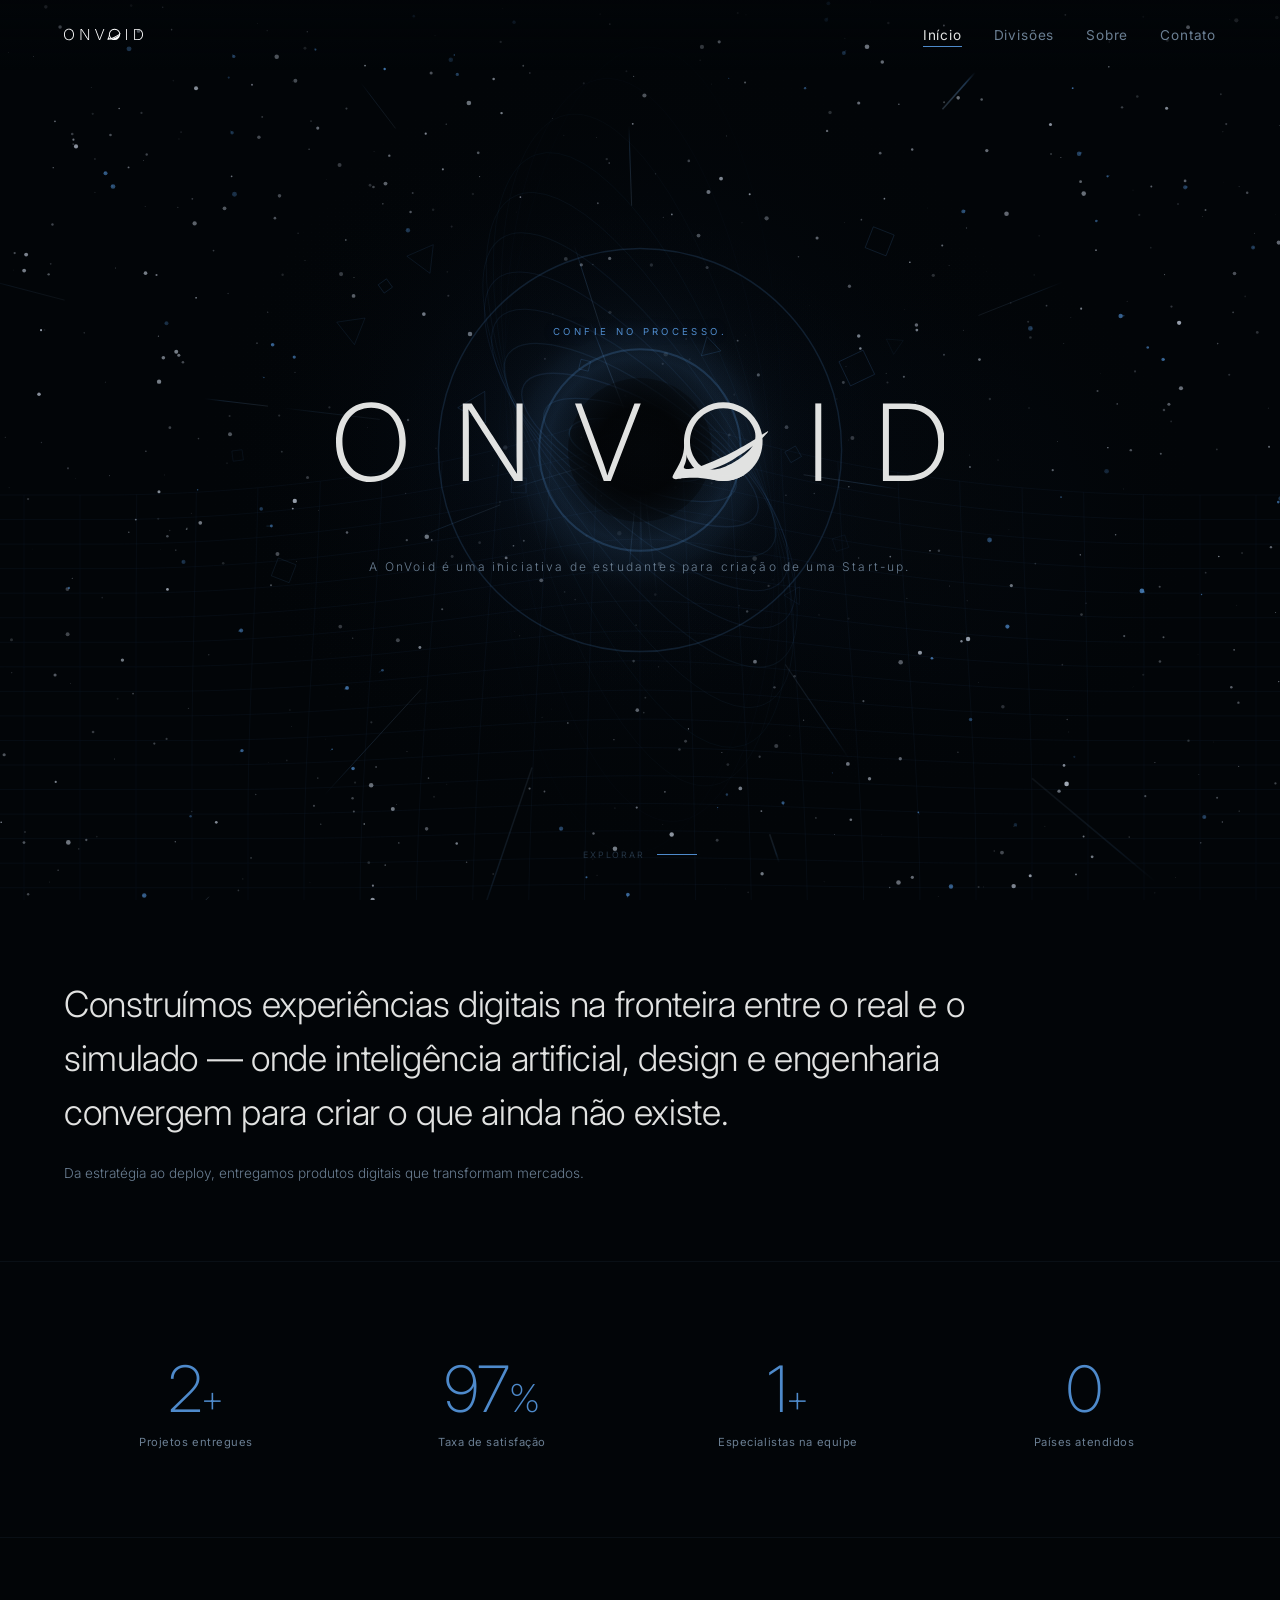
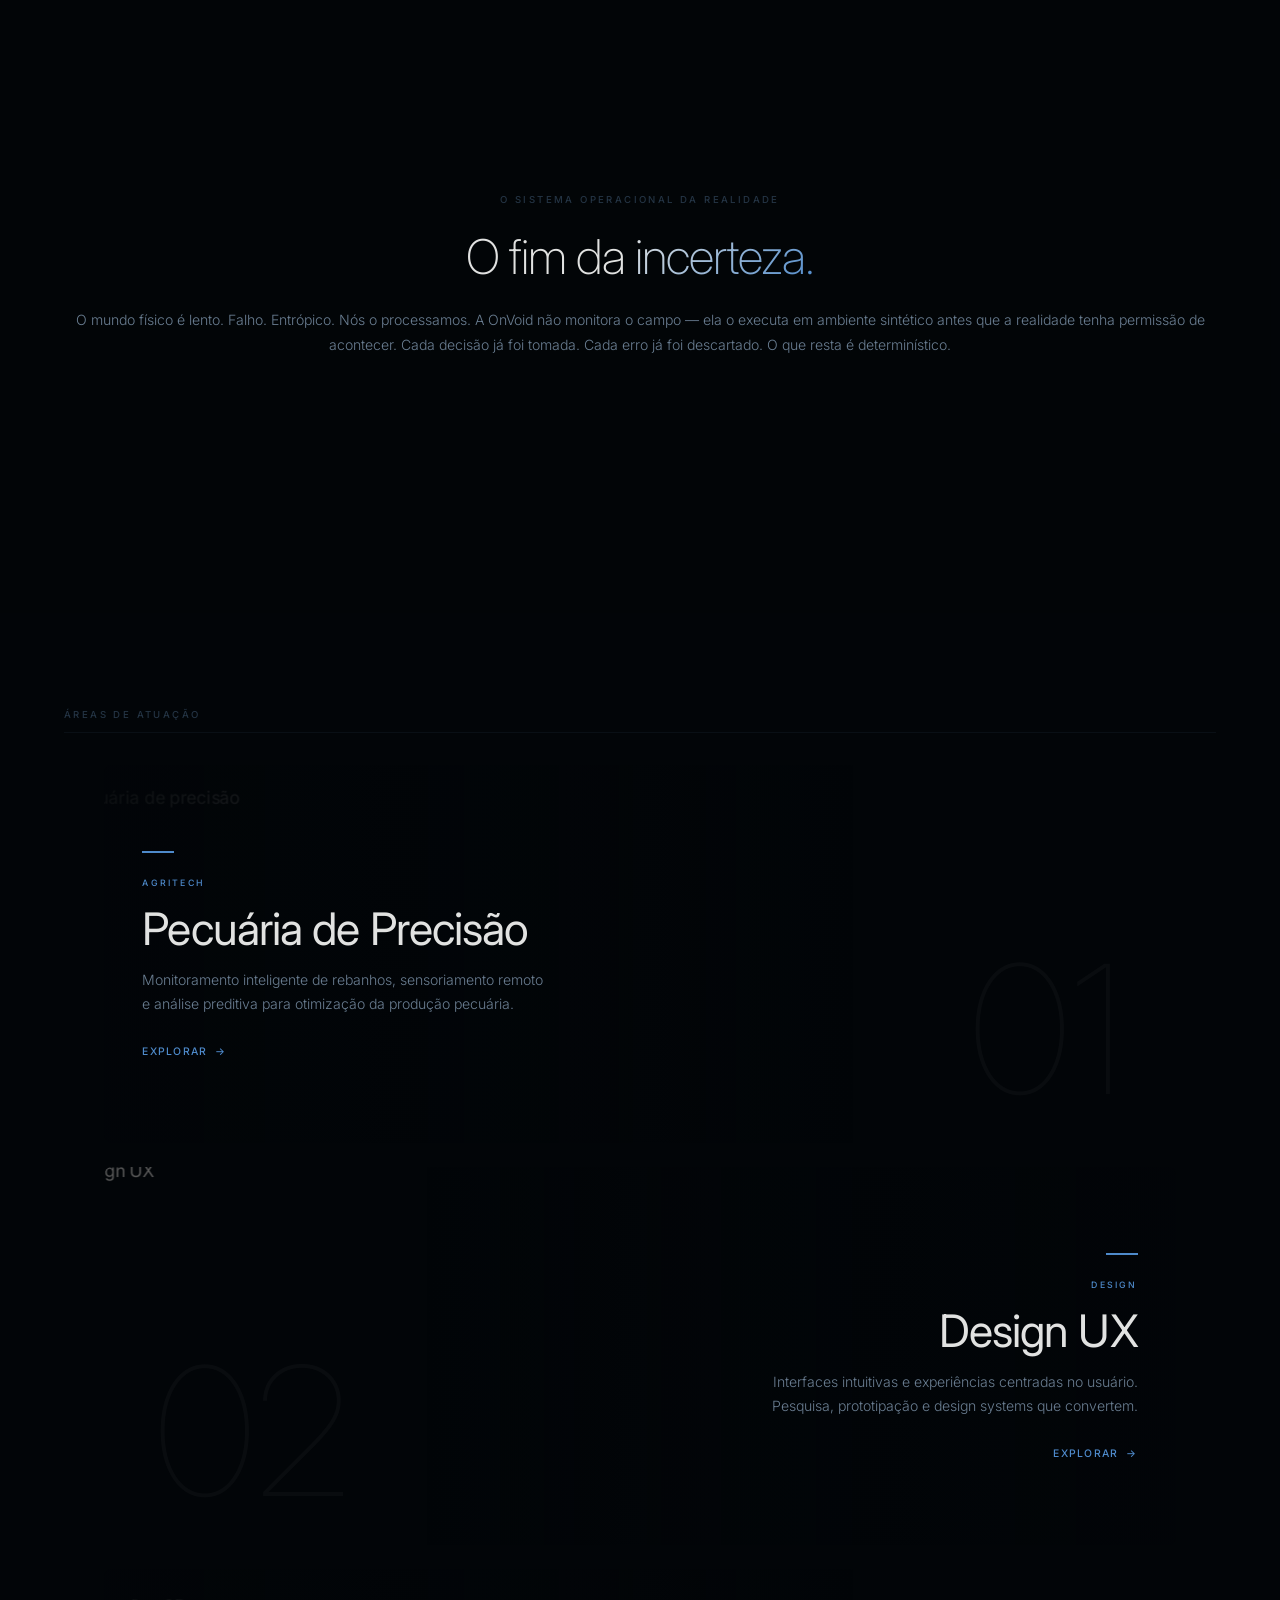
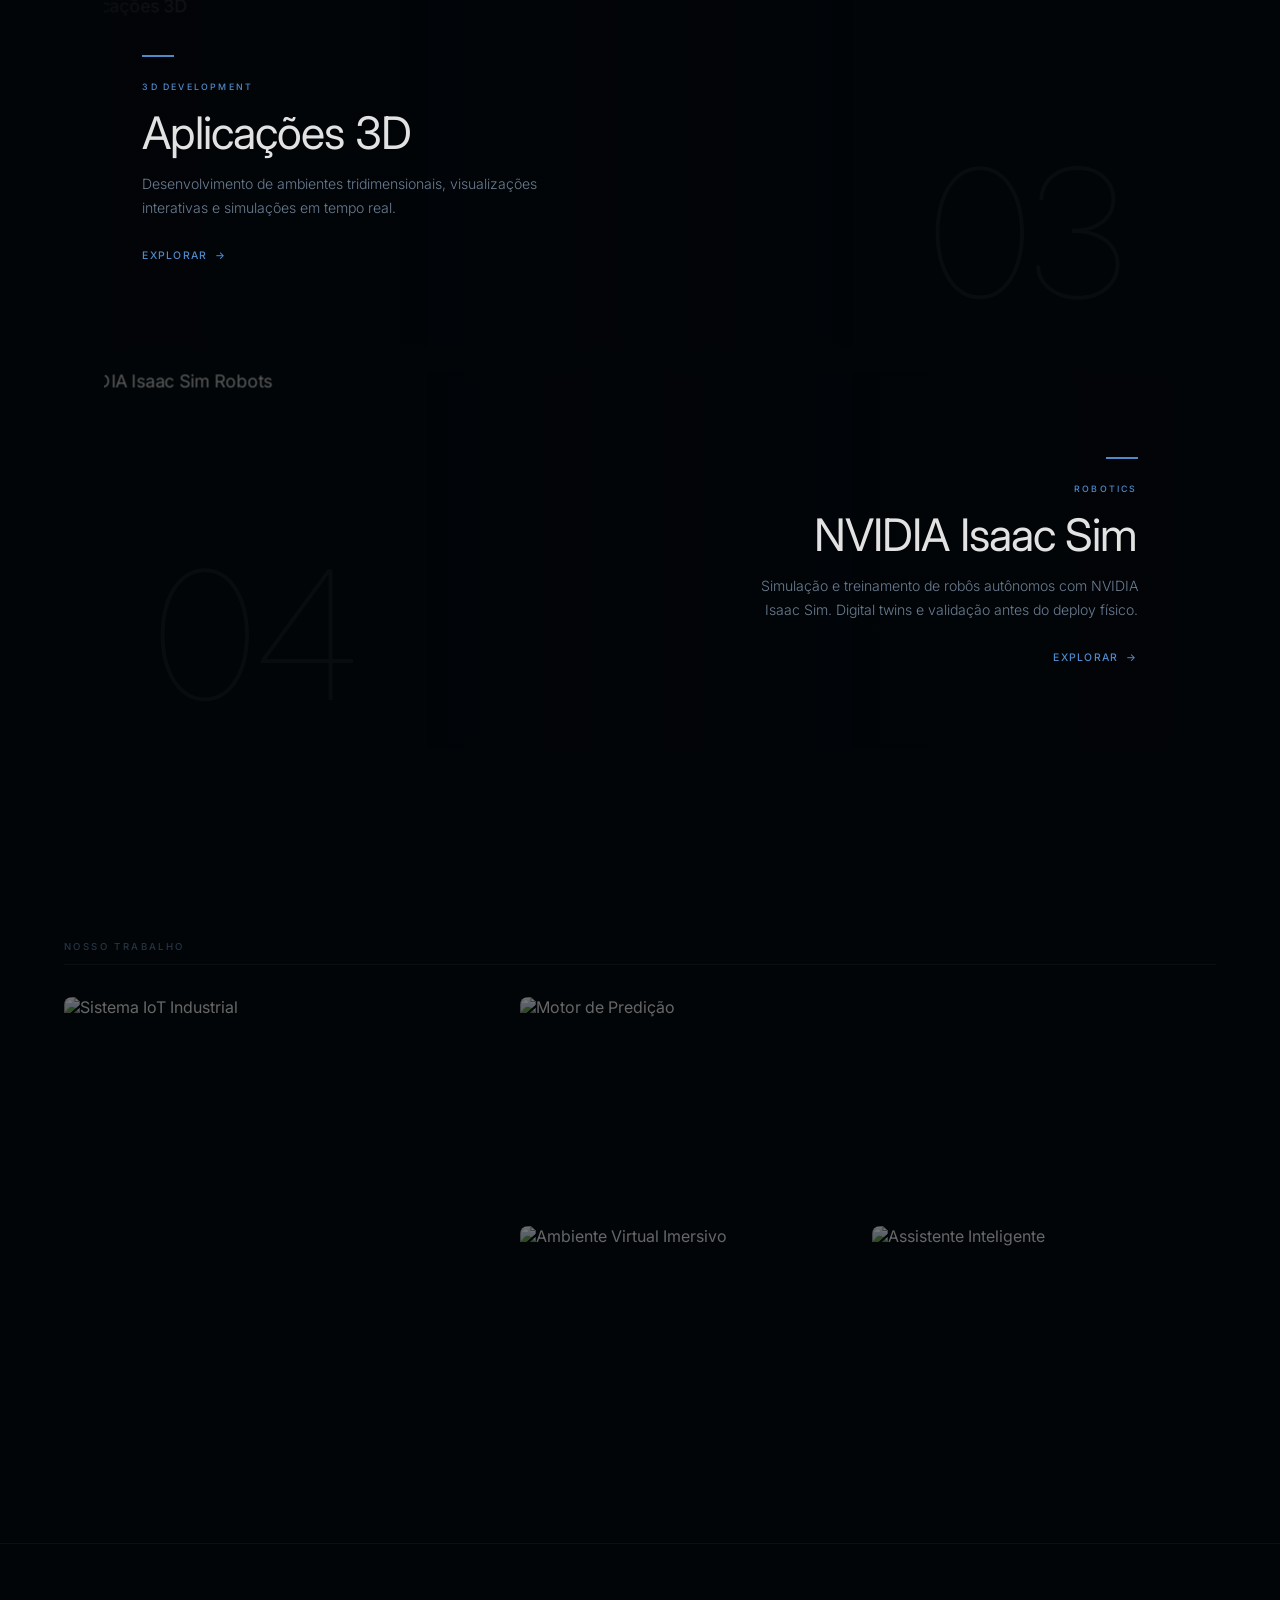
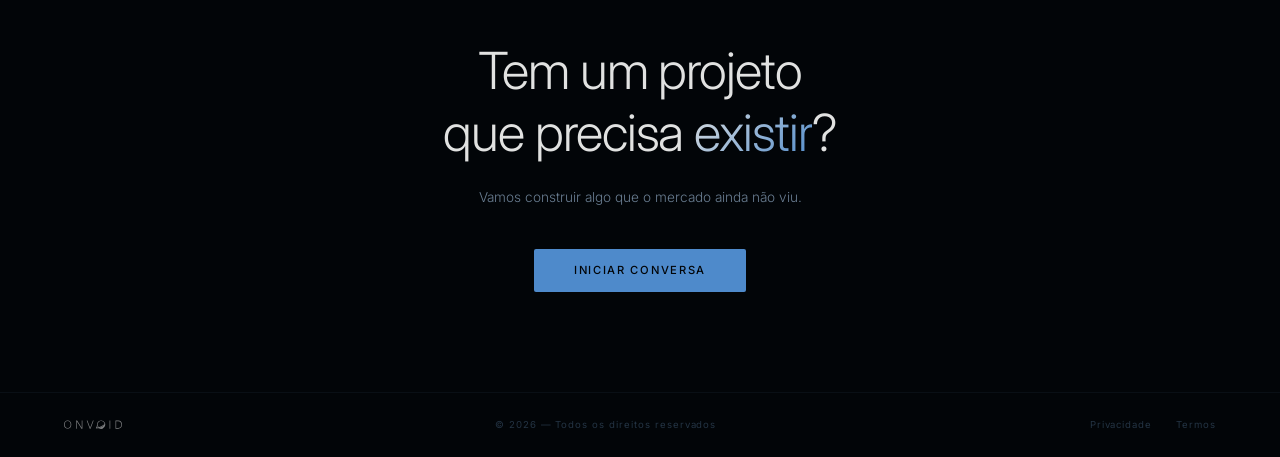
==== index.html @ 78eac7fc "feat: site institucional ONVOID (paginas, estilos, midia)" ====
<!DOCTYPE html>
<html lang="pt-BR">
<head>
  <meta charset="UTF-8">
  <meta name="viewport" content="width=device-width, initial-scale=1.0">
  <title>ONVOID</title>
  <meta name="description" content="ONVOID — Na interseção entre simulação e realidade. Inteligência artificial, design e engenharia convergem.">
  <link rel="preconnect" href="https://images.unsplash.com">
  <link rel="preconnect" href="https://fonts.googleapis.com">
  <link rel="preconnect" href="https://fonts.gstatic.com" crossorigin>
  <link href="https://fonts.googleapis.com/css2?family=Inter:wght@200;300;400;500;600;700&display=swap" rel="stylesheet">
  <link rel="stylesheet" href="style.css">
</head>
<body>

  <!-- NAV -->
  <nav class="nav">
    <a href="index.html" class="nav-logo"><img src="midia/Logotipo.svg" alt="ONVOID" class="nav-logo-img"></a>
    <div class="nav-links" id="navLinks">
      <a href="index.html" class="active">Início</a>
      <a href="divisions.html">Divisões</a>
      <a href="about.html">Sobre</a>
      <a href="contact.html">Contato</a>
    </div>
    <button class="nav-burger" id="burger" aria-label="Menu"><span></span><span></span></button>
  </nav>

  <!-- MOBILE MENU -->
  <div class="mob-menu" id="mobMenu">
    <a href="index.html">Início</a>
    <a href="divisions.html">Divisões</a>
    <a href="about.html">Sobre</a>
    <a href="contact.html">Contato</a>
  </div>


  <!-- HERO -->
  <section class="hero-section">
    <div class="hero">
      <canvas id="simCanvas"></canvas>
      <div class="hero-overlay">
        <div class="hero-center">
          <p class="hero-tag">Confie no processo.</p>
          <h1 class="hero-title">
            <svg class="hero-logo-svg" viewBox="0 0 1095 276.21" fill="currentColor" xmlns="http://www.w3.org/2000/svg" role="img" aria-label="ONVOID">
              <!-- O -->
              <path d="m125.48,130.6c0,38.04-20.31,72.7-63.33,72.7C22.91,203.29,0,171.62,0,131.59S22.11,59.9,63.54,59.9c38.24,0,61.94,30.07,61.94,70.7Zm-113.92.4c0,32.07,17.72,62.34,51.19,62.34,36.05,0,51.18-29.48,51.18-62.54s-17.12-60.94-50.78-60.94c-35.85,0-51.58,29.68-51.58,61.14Z"/>
              <!-- N -->
              <g transform="translate(20,0)">
                <path d="m208.03,201.3V61.89h15.93c21.71,33.46,72.69,111.33,81.46,126.47h.2c-1.2-20.11-1-40.62-1-63.33v-63.14h10.95v139.41h-14.74c-20.71-32.26-72.5-113.32-82.45-128.65h-.19c1,18.32.79,38.64.79,63.93v64.73h-10.95Z"/>
              </g>
              <!-- V -->
              <g transform="translate(40,0)">
                <path d="m441.56,201.3l-51.78-139.41h11.55l27.09,72.89c7.77,21.11,16.53,44.42,19.52,56.17h.4c2.99-10.35,12.55-34.86,20.32-55.37l28.08-73.69h11.35l-53.77,139.41h-12.75Z"/>
              </g>
              <!-- Stylized O -->
              <g transform="translate(60,0)">
                <path d="m672.05,191.79c-33.71,19.56-77.05,8.05-96.61-25.66-19.56-33.71-8.05-77.05,25.66-96.61,33.71-19.56,77.05-8.05,96.61,25.66,19.56,33.71,8.05,77.05-25.66,96.61Zm-65.51-112.91c-28.54,16.56-38.29,53.26-21.73,81.81,16.56,28.54,42.81,23.15,71.36,6.58s48.75-38.12,32.18-66.66c-16.56-28.55-53.26-38.3-81.81-21.73Z"/>
                <path d="m717.17,112c1.44,1.91-25.21,28.6-62.18,50.1-23.38,13.59-40.4,18.79-74.45,29.18-25.48,7.78-32.63,8.32-34.96,4.31-2.93-5.06,22.34-30.11,20.46-62.58,2.97,7.27,6,18.02,3.7,30.1-1.78,9.35-5.39,12.33-3.78,14.86,5.06,7.97,48.9-8.79,87.6-28.82,40.57-21,62.34-38.8,63.6-37.15Z"/>
                <path d="m554.79,197.62c25.25-3.46,44.38-1.64,57.34.73,8.02,1.47,15.05,3.29,25.54,2.96,16.02-.5,28.88-6.38,37.32-11.33-13.89,1.25-27.35,1.85-40.39,1.85h0c-19.78-1.04-27.47-5.43-38.81-5.73-1.92-.05-3.84-.01-5.89.17,0,0-2.55.23-5.32.79-3.99.8-15.16,4.55-29.8,10.57Z"/>
              </g>
              <!-- I -->
              <g transform="translate(80,0)">
                <path d="m792.68,61.89v139.41h-10.75V61.89h10.75Z"/>
              </g>
              <!-- D -->
              <g transform="translate(100,0)">
                <path d="m883.56,61.89h46.21c38.24,0,64.72,26.69,64.72,68.52s-25.89,70.9-64.92,70.9h-46.01V61.89Zm10.75,129.46h33.67c36.84,0,54.97-25.89,54.97-60.35,0-30.67-16.33-59.15-54.97-59.15h-33.67v119.5Z"/>
              </g>
            </svg>
          </h1>
          <p class="hero-sub">A OnVoid é uma iniciativa de estudantes para criação de uma Start-up.</p>
        </div>
        <div class="hero-foot">
          <span class="hero-scroll-text">Explorar</span>
          <div class="hero-scroll-bar"><div class="hero-scroll-fill"></div></div>
        </div>
      </div>
    </div>
  </section>


  <!-- STATEMENT -->
  <section class="statement">
    <div class="container">
      <p class="statement-text split-text">
        Construímos experiências digitais na fronteira entre o real e o simulado — onde inteligência artificial, design e engenharia convergem para criar o que ainda não existe.
      </p>
      <p class="statement-sub reveal">
        Da estratégia ao deploy, entregamos produtos digitais que transformam mercados.
      </p>
    </div>
  </section>


  <!-- METRICS — prova social imediata -->
  <section class="metrics">
    <div class="container">
      <div class="metrics-grid">
        <div class="metric reveal">
          <span class="metric-value" data-target="3">0</span><span class="metric-suffix">+</span>
          <span class="metric-label">Projetos entregues</span>
        </div>
        <div class="metric reveal">
          <span class="metric-value" data-target="98">0</span><span class="metric-suffix">%</span>
          <span class="metric-label">Taxa de satisfação</span>
        </div>
        <div class="metric reveal">
          <span class="metric-value" data-target="2">0</span><span class="metric-suffix">+</span>
          <span class="metric-label">Especialistas na equipe</span>
        </div>
        <div class="metric reveal">
          <span class="metric-value" data-target="1">0</span><span class="metric-suffix"></span>
          <span class="metric-label">Países atendidos</span>
        </div>
      </div>
    </div>
  </section>


  <!-- O FIM DA INCERTEZA -->
  <section class="void-banner" id="voidSection">
    <div class="void-slideshow" id="voidSlideshow">
      <video class="void-video void-slide active" autoplay muted playsinline></video>
      <video class="void-video void-slide" muted playsinline></video>
    </div>
    <div class="void-overlay"></div>
    <div class="container void-content">
      <span class="sec-label reveal-left">O Sistema Operacional da Realidade</span>
      <h2 class="why-title reveal">O fim da <span class="grad-text">incerteza.</span></h2>
      <p class="sec-subtitle reveal">O mundo físico é lento. Falho. Entrópico. Nós o processamos. A OnVoid não monitora o campo — ela o executa em ambiente sintético antes que a realidade tenha permissão de acontecer. Cada decisão já foi tomada. Cada erro já foi descartado. O que resta é determinístico.</p>
    </div>
  </section>


  <!-- O QUE CONSTRUÍMOS — painéis cinematográficos -->
  <section class="sec">
    <div class="container">
      <span class="sec-label reveal-left">Áreas de atuação</span>
    </div>
    <div class="cinema-panels">
      <a href="divisions.html#pecuaria" class="cinema-panel reveal">
        <div class="cinema-panel-media">
          <img src="https://images.unsplash.com/photo-1500595046743-cd271d694d30?auto=format&fit=crop&w=800&q=70" alt="Pecuária de precisão" class="cinema-panel-img" loading="lazy" decoding="async">
          <div class="cinema-panel-grad"></div>
          <span class="cinema-panel-num">01</span>
        </div>
        <div class="cinema-panel-body">
          <span class="cinema-panel-tag">Agritech</span>
          <h3>Pecuária de Precisão</h3>
          <p>Monitoramento inteligente de rebanhos, sensoriamento remoto e análise preditiva para otimização da produção pecuária.</p>
          <span class="cinema-panel-cta">Explorar <span class="arrow">→</span></span>
        </div>
      </a>
      <a href="divisions.html#ux" class="cinema-panel reveal">
        <div class="cinema-panel-media">
          <img src="https://images.unsplash.com/photo-1561070791-2526d30994b5?auto=format&fit=crop&w=800&q=70" alt="Design UX" class="cinema-panel-img" loading="lazy" decoding="async">
          <div class="cinema-panel-grad"></div>
          <span class="cinema-panel-num">02</span>
        </div>
        <div class="cinema-panel-body">
          <span class="cinema-panel-tag">Design</span>
          <h3>Design UX</h3>
          <p>Interfaces intuitivas e experiências centradas no usuário. Pesquisa, prototipação e design systems que convertem.</p>
          <span class="cinema-panel-cta">Explorar <span class="arrow">→</span></span>
        </div>
      </a>
      <a href="divisions.html#3d" class="cinema-panel reveal">
        <div class="cinema-panel-media">
          <img src="https://images.unsplash.com/photo-1620641788421-7a1c342ea42e?auto=format&fit=crop&w=800&q=70" alt="Aplicações 3D" class="cinema-panel-img" loading="lazy" decoding="async">
          <div class="cinema-panel-grad"></div>
          <span class="cinema-panel-num">03</span>
        </div>
        <div class="cinema-panel-body">
          <span class="cinema-panel-tag">3D Development</span>
          <h3>Aplicações 3D</h3>
          <p>Desenvolvimento de ambientes tridimensionais, visualizações interativas e simulações em tempo real.</p>
          <span class="cinema-panel-cta">Explorar <span class="arrow">→</span></span>
        </div>
      </a>
      <a href="divisions.html#robotics" class="cinema-panel reveal">
        <div class="cinema-panel-media">
          <img src="https://images.unsplash.com/photo-1485827404703-89b55fcc595e?auto=format&fit=crop&w=800&q=70" alt="NVIDIA Isaac Sim Robots" class="cinema-panel-img" loading="lazy" decoding="async">
          <div class="cinema-panel-grad"></div>
          <span class="cinema-panel-num">04</span>
        </div>
        <div class="cinema-panel-body">
          <span class="cinema-panel-tag">Robotics</span>
          <h3>NVIDIA Isaac Sim</h3>
          <p>Simulação e treinamento de robôs autônomos com NVIDIA Isaac Sim. Digital twins e validação antes do deploy físico.</p>
          <span class="cinema-panel-cta">Explorar <span class="arrow">→</span></span>
        </div>
      </a>
    </div>
  </section>


  <!-- PORTFÓLIO — bento assimétrico -->
  <section class="sec">
    <div class="container">
      <span class="sec-label reveal-left">Nosso trabalho</span>
      <div class="portfolio-bento">
        <div class="portfolio-item pf-hero reveal">
          <img src="https://images.unsplash.com/photo-1518770660439-4636190af475?auto=format&fit=crop&w=600&q=70" alt="Sistema IoT Industrial" loading="lazy" decoding="async">
          <div class="portfolio-overlay">
            <span class="portfolio-cat">Hardware</span>
            <h3>Sistema IoT Industrial</h3>
            <p>Monitoramento em tempo real com sensores proprietários e dashboard inteligente.</p>
          </div>
        </div>
        <div class="portfolio-item pf-wide reveal">
          <img src="https://images.unsplash.com/photo-1551288049-bebda4e38f71?auto=format&fit=crop&w=500&q=70" alt="Motor de Predição" loading="lazy" decoding="async">
          <div class="portfolio-overlay">
            <span class="portfolio-cat">AI</span>
            <h3>Motor de Predição</h3>
          </div>
        </div>
        <div class="portfolio-item reveal">
          <img src="https://images.unsplash.com/photo-1617802690992-15d93263d3a9?auto=format&fit=crop&w=500&q=70" alt="Ambiente Virtual Imersivo" loading="lazy" decoding="async">
          <div class="portfolio-overlay">
            <span class="portfolio-cat">3D + VR</span>
            <h3>Ambiente Virtual Imersivo</h3>
          </div>
        </div>
        <div class="portfolio-item reveal">
          <img src="https://images.unsplash.com/photo-1535378917042-10a22c95931a?auto=format&fit=crop&w=500&q=70" alt="Assistente Inteligente" loading="lazy" decoding="async">
          <div class="portfolio-overlay">
            <span class="portfolio-cat">AI</span>
            <h3>Assistente Inteligente</h3>
          </div>
        </div>
      </div>
    </div>
  </section>


  <!-- CTA -->
  <section class="cta">
    <div class="container">
      <div class="cta-inner reveal">
        <h2 class="cta-title">Tem um projeto<br>que precisa <span class="grad-text">existir</span>?</h2>
        <p class="cta-desc">Vamos construir algo que o mercado ainda não viu.</p>
        <a href="contact.html" class="cta-btn magnetic">Iniciar conversa</a>
      </div>
    </div>
  </section>


  <!-- FOOTER -->
  <footer class="footer">
    <div class="container footer-inner">
      <img src="midia/Logotipo.svg" alt="ONVOID" class="footer-logo-img">
      <span>&copy; 2026 — Todos os direitos reservados</span>
      <div class="footer-links">
        <a href="#">Privacidade</a>
        <a href="#">Termos</a>
      </div>
    </div>
  </footer>

  <script src="script.js"></script>
</body>
</html>
---- style.css ----
/* ═══════════════════════════════════════════════════════
   ONVOID — Minimal Futurism
   ═══════════════════════════════════════════════════════ */

:root {
  --bg:       #020508;
  --surface:  #060D18;
  --text:     #E1E2E1;
  --text-dim: #6A7E92;
  --text-xdim:#243444;
  --accent:   #4E8ACB;
  --accent-dim:rgba(20, 45, 85, 0.18);
  --border:   rgba(38, 55, 75, 0.2);
  --font:     'Inter', -apple-system, sans-serif;
  --ease:     cubic-bezier(0.16, 1, 0.3, 1);
}

*, *::before, *::after { margin: 0; padding: 0; box-sizing: border-box; }

html {
  scroll-behavior: smooth;
  -webkit-font-smoothing: antialiased;
  overflow-x: hidden;
  background: var(--bg);
}

body {
  font-family: var(--font);
  background: var(--bg);
  color: var(--text);
}

a { color: inherit; text-decoration: none; }
button { border: none; background: none; cursor: pointer; font: inherit; color: inherit; }

::selection { background: var(--accent); color: var(--bg); }

.container {
  max-width: 1200px;
  margin: 0 auto;
  padding: 0 clamp(1.5rem, 5vw, 4rem);
}


/* ═══════════════════════════════════════════════════════
   NAV
   ═══════════════════════════════════════════════════════ */

.nav {
  position: fixed;
  top: 0;
  left: 0;
  width: 100%;
  z-index: 100;
  display: flex;
  align-items: center;
  justify-content: space-between;
  padding: 1.5rem clamp(1.5rem, 5vw, 4rem);
  background: linear-gradient(to bottom, rgba(2,5,8,0.85), transparent);
  transition: background 0.4s, padding 0.4s, backdrop-filter 0.4s;
}

.nav-logo {
  display: flex;
  align-items: center;
}

.nav-logo-img {
  height: 22px;
  width: auto;
  filter: invert(1);
  transition: opacity 0.3s var(--ease);
}

.nav-logo:hover .nav-logo-img {
  opacity: 0.7;
}

.nav-links {
  display: flex;
  gap: 2rem;
}

.nav-links a {
  font-size: 0.85rem;
  font-weight: 400;
  letter-spacing: 0.06em;
  color: var(--text-dim);
  transition: color 0.3s;
  position: relative;
}

.nav-links a::after {
  content: '';
  position: absolute;
  bottom: -4px;
  left: 0;
  width: 0;
  height: 1px;
  background: var(--accent);
  transition: width 0.4s var(--ease);
}

.nav-links a:hover::after { width: 100%; }
.nav-links a:hover { color: var(--text); }
.nav-links a.active { color: var(--text); }
.nav-links a.active::after { width: 100%; }

.nav-burger {
  display: none;
  flex-direction: column;
  gap: 6px;
  width: 22px;
  z-index: 110;
}

.nav-burger span {
  display: block;
  height: 1px;
  background: var(--text);
  transition: all 0.3s var(--ease);
}

.nav-burger.open span:first-child { transform: rotate(45deg) translate(2.5px, 2.5px); }
.nav-burger.open span:last-child  { transform: rotate(-45deg) translate(2.5px, -2.5px); }

.mob-menu {
  position: fixed;
  inset: 0;
  z-index: 105;
  background: var(--bg);
  display: flex;
  flex-direction: column;
  align-items: center;
  justify-content: center;
  gap: 1.5rem;
  opacity: 0;
  visibility: hidden;
  transition: opacity 0.4s, visibility 0.4s;
}

.mob-menu.open { opacity: 1; visibility: visible; }

.mob-menu a {
  font-size: 1.5rem;
  font-weight: 300;
  letter-spacing: 0.1em;
  color: var(--text-dim);
  transition: color 0.3s;
}

.mob-menu a:hover { color: var(--text); }


/* ═══════════════════════════════════════════════════════
   HERO — IMMERSIVE
   ═══════════════════════════════════════════════════════ */

.hero {
  position: relative;
  height: 100vh;
  width: 100%;
  overflow: hidden;
}

#simCanvas {
  position: absolute;
  top: 0;
  left: 0;
  width: 100%;
  height: 100%;
  display: block;
}

.hero-overlay {
  position: absolute;
  inset: 0;
  display: flex;
  flex-direction: column;
  justify-content: center;
  align-items: center;
  z-index: 2;
  pointer-events: none;
}

.hero-center {
  text-align: center;
}

.hero-tag {
  font-size: 0.6rem;
  font-weight: 400;
  letter-spacing: 0.35em;
  text-transform: uppercase;
  color: var(--accent);
  margin-bottom: 2rem;
  opacity: 0;
  animation: fadeIn 1.5s var(--ease) 1.8s forwards;
  text-shadow: 0 0 20px rgba(78, 138, 203, 0.3);
}

.hero-title {
  margin-bottom: 2rem;
  line-height: 1;
}

.hero-logo-img {
  height: clamp(3rem, 10vw, 8rem);
  width: auto;
  filter: invert(1);
  opacity: 0;
  animation: fadeIn 1.5s var(--ease) 2.2s forwards;
}

.hero-logo-svg {
  height: clamp(3.5rem, 12vw, 10rem);
  width: auto;
  color: var(--text);
  opacity: 0;
  animation: fadeIn 1.5s var(--ease) 2.2s forwards;
}

.char-wrap {
  display: block;
  overflow: hidden;
}

.char-wrap span {
  display: inline-block;
  transform: translateY(120%) scale(0.8);
  opacity: 0;
  animation: charUp 1.2s var(--ease) forwards;
}

.hero-title .char-wrap span:nth-child(1) { animation-delay: 2.2s; }
.hero-title .char-wrap span:nth-child(2) { animation-delay: 2.3s; }
.hero-title .char-wrap span:nth-child(3) { animation-delay: 2.4s; }
.hero-title .char-wrap span:nth-child(4) { animation-delay: 2.5s; }
.hero-title .char-wrap span:nth-child(5) { animation-delay: 2.6s; }
.hero-title .char-wrap span:nth-child(6) { animation-delay: 2.7s; }

@keyframes charUp {
  to { transform: translateY(0) scale(1); opacity: 1; }
}

.hero-sub {
  font-size: 0.75rem;
  font-weight: 300;
  letter-spacing: 0.18em;
  color: var(--text-dim);
  opacity: 0;
  animation: fadeIn 2s var(--ease) 3.2s forwards;
}

@keyframes fadeIn {
  to { opacity: 1; }
}

/* Scroll indicator */
.hero-foot {
  position: absolute;
  bottom: 2.5rem;
  display: flex;
  align-items: center;
  gap: 0.75rem;
}

.hero-scroll-text {
  font-size: 0.55rem;
  letter-spacing: 0.2em;
  text-transform: uppercase;
  color: var(--text-xdim);
}

.hero-scroll-bar {
  width: 40px;
  height: 1px;
  background: var(--text-xdim);
  overflow: hidden;
}

.hero-scroll-fill {
  width: 100%;
  height: 100%;
  background: var(--accent);
  animation: scrollSlide 2.5s ease-in-out infinite;
}

@keyframes scrollSlide {
  0%   { transform: translateX(-100%); }
  100% { transform: translateX(100%); }
}


/* ═══════════════════════════════════════════════════════
   PAGE HEADER (inner pages)
   ═══════════════════════════════════════════════════════ */

.page-header {
  padding-top: clamp(8rem, 16vw, 14rem);
  padding-bottom: clamp(4rem, 8vw, 6rem);
}

.page-label {
  display: block;
  font-size: 0.6rem;
  font-weight: 500;
  letter-spacing: 0.25em;
  text-transform: uppercase;
  color: var(--accent);
  margin-bottom: 1.5rem;
}

.page-title {
  font-size: clamp(2rem, 5vw, 3.5rem);
  font-weight: 300;
  line-height: 1.25;
  letter-spacing: -0.02em;
  max-width: 700px;
}

.page-desc {
  font-size: 0.9rem;
  font-weight: 300;
  color: var(--text-dim);
  line-height: 1.6;
  max-width: 550px;
  margin-top: 1.5rem;
}


/* ═══════════════════════════════════════════════════════
   STATEMENT
   ═══════════════════════════════════════════════════════ */

.statement {
  padding: clamp(3rem, 6vw, 5rem) 0;
}

.statement-text {
  font-size: clamp(1.25rem, 3vw, 2.25rem);
  font-weight: 300;
  line-height: 1.5;
  letter-spacing: -0.01em;
  color: var(--text);
  max-width: 800px;
}

.statement-sub {
  font-size: 0.85rem;
  font-weight: 300;
  color: var(--text-dim);
  line-height: 1.6;
  max-width: 600px;
  margin-top: 1.5rem;
}


/* ═══════════════════════════════════════════════════════
   CINEMA PANELS — cinematic service showcase
   ═══════════════════════════════════════════════════════ */

.cinema-panels {
  display: flex;
  flex-direction: column;
  gap: clamp(1rem, 2vw, 1.5rem);
  padding: 0 clamp(1.5rem, 5vw, 4rem);
  max-width: 1200px;
  margin: 0 auto;
}

.cinema-panel {
  position: relative;
  display: flex;
  align-items: stretch;
  overflow: hidden;
  min-height: clamp(260px, 38vh, 380px);
  border-radius: 8px;
  text-decoration: none;
  color: inherit;
}

/* Media — full bleed background */
.cinema-panel-media {
  position: absolute;
  inset: 0;
  overflow: hidden;
}

.cinema-panel-img {
  position: absolute;
  inset: 0;
  width: 100%;
  height: 100%;
  object-fit: cover;
  filter: brightness(0.4) saturate(0.7);
  transition: transform 1.8s var(--ease), filter 1.8s var(--ease);
  will-change: transform;
}

.cinema-panel:hover .cinema-panel-img {
  transform: scale(1.06);
  filter: brightness(0.3) saturate(1);
}

/* Directional gradient — odd panels: text on left */
.cinema-panel-grad {
  position: absolute;
  inset: 0;
  background: linear-gradient(90deg, rgba(2,5,8,0.88) 0%, rgba(2,5,8,0.55) 40%, transparent 70%);
  pointer-events: none;
  transition: opacity 0.6s var(--ease);
}

/* Even panels: gradient from right */
.cinema-panel:nth-child(even) .cinema-panel-grad {
  background: linear-gradient(270deg, rgba(2,5,8,0.88) 0%, rgba(2,5,8,0.55) 40%, transparent 70%);
}

/* Big background number */
.cinema-panel-num {
  position: absolute;
  bottom: clamp(1rem, 2vw, 2rem);
  font-size: clamp(6rem, 14vw, 12rem);
  font-weight: 100;
  color: rgba(255,255,255,0.03);
  line-height: 1;
  pointer-events: none;
  transition: color 0.6s var(--ease);
}

/* Odd: number on the right */
.cinema-panel:nth-child(odd) .cinema-panel-num {
  right: clamp(2rem, 4vw, 5rem);
}

/* Even: number on the left */
.cinema-panel:nth-child(even) .cinema-panel-num {
  left: clamp(2rem, 4vw, 5rem);
}

.cinema-panel:hover .cinema-panel-num {
  color: rgba(255,255,255,0.06);
}

/* Content — positioned on alternating sides */
.cinema-panel-body {
  position: relative;
  display: flex;
  flex-direction: column;
  justify-content: center;
  padding: clamp(1.5rem, 3vw, 2.5rem);
  max-width: 480px;
  z-index: 2;
}

/* Odd panels: text left */
.cinema-panel:nth-child(odd) .cinema-panel-body {
  margin-right: auto;
}

/* Even panels: text right */
.cinema-panel:nth-child(even) .cinema-panel-body {
  margin-left: auto;
  text-align: right;
}

.cinema-panel:nth-child(even) .cinema-panel-body::before {
  margin-left: auto;
}

.cinema-panel:nth-child(even) .cinema-panel-cta {
  justify-content: flex-end;
}

/* Decorative accent line */
.cinema-panel-body::before {
  content: '';
  display: block;
  width: 32px;
  height: 2px;
  background: var(--accent);
  margin-bottom: 1.5rem;
  transition: width 0.8s var(--ease);
}

.cinema-panel:hover .cinema-panel-body::before {
  width: 64px;
}

.cinema-panel-tag {
  font-size: 0.55rem;
  font-weight: 500;
  letter-spacing: 0.25em;
  text-transform: uppercase;
  color: var(--accent);
  display: block;
  margin-bottom: 1rem;
}

.cinema-panel-body h3 {
  font-size: clamp(1.5rem, 3vw, 2.2rem);
  font-weight: 400;
  letter-spacing: -0.02em;
  margin-bottom: 0.8rem;
  line-height: 1.15;
}

.cinema-panel-body p {
  font-size: 0.88rem;
  font-weight: 300;
  color: var(--text-dim);
  line-height: 1.7;
  margin-bottom: 1.8rem;
}

.cinema-panel-cta {
  font-size: 0.65rem;
  font-weight: 500;
  letter-spacing: 0.12em;
  text-transform: uppercase;
  color: var(--accent);
  display: inline-flex;
  align-items: center;
  gap: 0.5rem;
  transition: gap 0.5s var(--ease);
}

.cinema-panel-cta .arrow {
  transition: transform 0.5s var(--ease);
}

.cinema-panel:hover .cinema-panel-cta {
  gap: 0.9rem;
}

.cinema-panel:hover .cinema-panel-cta .arrow {
  transform: translateX(4px);
}


/* ═══════════════════════════════════════════════════════
   PORTFOLIO BENTO — asymmetric grid
   ═══════════════════════════════════════════════════════ */

.portfolio-bento {
  display: grid;
  grid-template-columns: 1.3fr 1fr 1fr;
  grid-template-rows: 1fr 1fr;
  gap: 8px;
  min-height: clamp(350px, 45vh, 500px);
}

/* Hero item — tall, left column */
.pf-hero {
  grid-row: 1 / -1;
}

/* Wide item — spans 2 cols top-right */
.pf-wide {
  grid-column: 2 / -1;
}

.portfolio-item {
  position: relative;
  overflow: hidden;
  cursor: pointer;
  border-radius: 8px;
}

.portfolio-item img {
  width: 100%;
  height: 100%;
  object-fit: cover;
  filter: brightness(0.45) saturate(0.75);
  transition: transform 0.8s var(--ease), filter 0.8s var(--ease);
}

.portfolio-item:hover img {
  transform: scale(1.06);
  filter: brightness(0.22) saturate(1);
}

/* Accent line — top border reveal */
.portfolio-item::before {
  content: '';
  position: absolute;
  top: 0;
  left: 0;
  right: 0;
  height: 3px;
  background: var(--accent);
  z-index: 3;
  transform: scaleX(0);
  transform-origin: left;
  transition: transform 0.6s var(--ease);
}

.portfolio-item:hover::before {
  transform: scaleX(1);
}

.portfolio-overlay {
  position: absolute;
  inset: 0;
  display: flex;
  flex-direction: column;
  justify-content: flex-end;
  padding: clamp(1.2rem, 2.5vw, 2rem);
  opacity: 0;
  transform: translateY(12px);
  transition: opacity 0.5s var(--ease), transform 0.5s var(--ease);
  z-index: 2;
}

.portfolio-item:hover .portfolio-overlay {
  opacity: 1;
  transform: translateY(0);
}

.portfolio-cat {
  font-size: 0.55rem;
  font-weight: 500;
  letter-spacing: 0.2em;
  text-transform: uppercase;
  color: var(--accent);
  margin-bottom: 0.5rem;
}

.portfolio-overlay h3 {
  font-size: 1.1rem;
  font-weight: 500;
  letter-spacing: -0.01em;
}

.pf-hero .portfolio-overlay h3 {
  font-size: clamp(1.3rem, 2.5vw, 1.8rem);
}

.portfolio-overlay p {
  font-size: 0.75rem;
  font-weight: 300;
  color: var(--text-dim);
  line-height: 1.6;
  margin-top: 0.5rem;
}


/* ═══════════════════════════════════════════════════════
   WHY — Flowing List (Home)
   ═══════════════════════════════════════════════════════ */

.why-flow {
  position: relative;
}

.why-row {
  display: flex;
  gap: 1.5rem;
  padding: clamp(1.5rem, 3vw, 2.25rem) 0;
  border-bottom: 1px solid var(--border);
  transition: padding-left 0.4s var(--ease);
  position: relative;
}

.why-row:first-child {
  border-top: 1px solid var(--border);
}

.why-row:hover {
  padding-left: 0.8rem;
}

.why-num {
  font-size: 0.55rem;
  font-weight: 600;
  color: var(--accent);
  letter-spacing: 0.18em;
  flex-shrink: 0;
  padding-top: 0.2rem;
  min-width: 3rem;
  font-family: 'Inter', monospace;
  transition: color 0.4s var(--ease);
}

.why-row:hover .why-num {
  color: var(--text);
}

.why-body h3 {
  font-size: 1.05rem;
  font-weight: 500;
  letter-spacing: -0.01em;
  margin-bottom: 0.4rem;
}

.why-body p {
  font-size: 0.78rem;
  font-weight: 300;
  color: var(--text-dim);
  line-height: 1.65;
  max-width: 520px;
}


/* ═══════════════════════════════════════════════════════
   VOID BANNER — Video Background
   ═══════════════════════════════════════════════════════ */

.void-banner {
  position: relative;
  overflow: hidden;
  display: flex;
  align-items: center;
  justify-content: center;
  min-height: 75vh;
  padding: clamp(5rem, 10vw, 8rem) 0;
}

.void-slideshow {
  position: absolute;
  inset: 0;
  z-index: 0;
}

.void-video {
  position: absolute;
  inset: 0;
  width: 100%;
  height: 100%;
  object-fit: cover;
  opacity: 0;
  transition: opacity 2.5s cubic-bezier(0.16,1,0.3,1);
}

.void-video.active {
  opacity: 1;
}

.void-overlay {
  position: absolute;
  inset: 0;
  z-index: 1;
  pointer-events: none;
  background: rgba(2, 5, 8, 0.6);
}


.void-content {
  position: relative;
  z-index: 2;
  text-align: center;
  max-width: 700px;
  margin: 0 auto;
}

.void-content .sec-label {
  border-bottom: none;
  margin-bottom: 1.5rem;
  padding-bottom: 0;
}

.void-content .why-title {
  margin-top: 0;
  margin-bottom: 1.5rem;
}

.void-content .sec-subtitle {
  max-width: 100%;
  margin: 0 auto;
}


/* ═══════════════════════════════════════════════════════
   METRICS
   ═══════════════════════════════════════════════════════ */

.metrics {
  padding: clamp(2.5rem, 5vw, 4rem) 0;
  border-top: 1px solid var(--border);
  border-bottom: 1px solid var(--border);
}

.metrics-grid {
  display: grid;
  grid-template-columns: repeat(4, 1fr);
  gap: 2rem;
  text-align: center;
}

.metric {
  padding: 1.5rem 0;
}

.metric-value {
  font-size: clamp(2.5rem, 5vw, 4rem);
  font-weight: 200;
  letter-spacing: -0.02em;
  color: var(--accent);
}

.metric-suffix {
  font-size: clamp(1.5rem, 3vw, 2.5rem);
  font-weight: 200;
  color: var(--accent);
}

.metric-label {
  display: block;
  font-size: 0.7rem;
  font-weight: 400;
  color: var(--text-dim);
  letter-spacing: 0.05em;
  margin-top: 0.5rem;
}


/* ═══════════════════════════════════════════════════════
   SECTIONS — SHARED
   ═══════════════════════════════════════════════════════ */

.sec {
  padding: clamp(4rem, 8vw, 6rem) 0;
}

.sec + .sec {
  padding-top: clamp(4rem, 8vw, 6rem);
}

.sec-label {
  display: block;
  font-size: 0.6rem;
  font-weight: 500;
  letter-spacing: 0.25em;
  text-transform: uppercase;
  color: var(--text-xdim);
  margin-bottom: clamp(1.5rem, 3vw, 2rem);
  padding-bottom: 0.75rem;
  border-bottom: 1px solid var(--border);
}

.why-title {
  font-size: clamp(1.8rem, 4vw, 3rem);
  font-weight: 200;
  line-height: 1.15;
  letter-spacing: -0.02em;
  margin-top: -1.5rem;
  margin-bottom: 1.5rem;
}

.sec-subtitle {
  font-size: clamp(0.8rem, 1.1vw, 0.95rem);
  font-weight: 300;
  color: var(--text-dim);
  line-height: 1.75;
  max-width: 560px;
  margin-bottom: clamp(3rem, 6vw, 4rem);
}


/* ═══════════════════════════════════════════════════════
   DIVISION SHOWCASE (full-screen sections)
   ═══════════════════════════════════════════════════════ */

.div-showcase {
  position: relative;
  min-height: 100vh;
  display: flex;
  align-items: center;
  overflow: hidden;
}

/* Fade edges — smooth transitions between sections */
.div-showcase::before,
.div-showcase::after {
  content: '';
  position: absolute;
  left: 0;
  right: 0;
  height: 120px;
  z-index: 1;
  pointer-events: none;
}

.div-showcase::before {
  top: 0;
  background: linear-gradient(to bottom, #020508, transparent);
}

.div-showcase::after {
  bottom: 0;
  background: linear-gradient(to top, #020508, transparent);
}

/* First showcase connects to page header */
.div-showcase:first-of-type::before {
  background: linear-gradient(to bottom, var(--bg), #020508);
  height: 160px;
}

.div-canvas {
  position: absolute;
  inset: 0;
  width: 100%;
  height: 100%;
  display: block;
}

.div-showcase-overlay {
  position: relative;
  z-index: 2;
  width: 100%;
  padding: clamp(6rem, 12vw, 10rem) 0;
}

.div-showcase-num {
  display: block;
  font-size: 0.6rem;
  font-weight: 500;
  letter-spacing: 0.25em;
  color: var(--accent);
  margin-bottom: 1.5rem;
}

.div-showcase-title {
  font-size: clamp(2.2rem, 5vw, 4rem);
  font-weight: 200;
  letter-spacing: -0.02em;
  line-height: 1.15;
  margin-bottom: 1.5rem;
  max-width: 600px;
}

.div-showcase-desc {
  font-size: 0.9rem;
  font-weight: 300;
  color: var(--text-dim);
  line-height: 1.65;
  max-width: 520px;
  margin-bottom: 1.5rem;
}

.div-showcase .div-tags {
  margin-bottom: 1.5rem;
}

.div-showcase .div-deliverables {
  margin-bottom: 2.5rem;
}

.div-showcase .cta-btn {
  pointer-events: auto;
}


/* ═══════════════════════════════════════════════════════
   DIVISIONS (legacy list style)
   ═══════════════════════════════════════════════════════ */

.div-intro {
  max-width: 600px;
  margin-bottom: clamp(2rem, 4vw, 3rem);
}

.div-intro p {
  font-size: 0.9rem;
  font-weight: 300;
  line-height: 1.6;
  color: var(--text-dim);
}

.div-list {
  display: flex;
  flex-direction: column;
}

.div-item {
  display: grid;
  grid-template-columns: 40px 1fr 30px;
  gap: 2rem;
  align-items: start;
  padding: clamp(1.5rem, 3vw, 2.25rem) 0;
  border-bottom: 1px solid var(--border);
  transition: all 0.5s var(--ease);
  scroll-margin-top: 6rem;
}

.div-item:first-child {
  border-top: 1px solid var(--border);
}

.div-item:hover {
  padding-left: 1rem;
}

.div-num {
  font-size: 0.65rem;
  font-weight: 400;
  color: var(--text-xdim);
  padding-top: 0.2rem;
  transition: color 0.4s var(--ease);
}

.div-body h3 {
  font-size: clamp(1.1rem, 2vw, 1.5rem);
  font-weight: 500;
  letter-spacing: -0.01em;
  margin-bottom: 0.5rem;
}

.div-body p {
  font-size: 0.8rem;
  font-weight: 300;
  color: var(--text-dim);
  line-height: 1.6;
  margin-bottom: 0.75rem;
}

.div-tags {
  display: flex;
  flex-wrap: wrap;
  gap: 0.4rem;
  margin-bottom: 1rem;
}

.div-tags span {
  font-size: 0.6rem;
  font-weight: 400;
  letter-spacing: 0.04em;
  color: var(--accent);
  background: var(--accent-dim);
  padding: 0.25rem 0.6rem;
  border-radius: 2px;
  border: 1px solid rgba(78, 138, 203, 0.1);
}

/* Deliverables list */
.div-deliverables {
  list-style: none;
  display: flex;
  flex-direction: column;
  gap: 0.35rem;
}

.div-deliverables li {
  font-size: 0.7rem;
  font-weight: 300;
  color: var(--text-dim);
  padding-left: 1rem;
  position: relative;
}

.div-deliverables li::before {
  content: '—';
  position: absolute;
  left: 0;
  color: var(--accent);
  opacity: 0.5;
}

.div-arrow {
  font-size: 1rem;
  color: var(--text-xdim);
  padding-top: 0.15rem;
  opacity: 0;
  transform: translateX(-6px);
  transition: all 0.4s var(--ease);
}

.div-item:hover .div-arrow {
  opacity: 1;
  transform: translateX(0);
}

.div-item:hover .div-num {
  color: var(--accent);
}


/* ═══════════════════════════════════════════════════════
   PROCESS (with timeline)
   ═══════════════════════════════════════════════════════ */

/* ═══════════════════════════════════════════════════════
   MIND MAP — SVG network visualization
   ═══════════════════════════════════════════════════════ */

.mindmap {
  max-width: 1100px;
  margin: 0 auto;
  padding: 0 1rem;
  overflow: visible;
}

.mindmap-svg {
  width: 100%;
  height: auto;
  overflow: visible;
  font-family: 'Inter', sans-serif;
}

/* Main curved branches */
.mm-branch {
  stroke: rgba(78, 138, 203, 0.3);
  stroke-width: 2;
  stroke-dasharray: 500;
  stroke-dashoffset: 500;
  transition: stroke-dashoffset 1.8s var(--ease);
}

.mindmap.visible .mm-branch {
  stroke-dashoffset: 0;
}

/* Sub-branch twigs */
.mm-twig {
  stroke: rgba(78, 138, 203, 0.15);
  stroke-width: 1;
  stroke-dasharray: 200;
  stroke-dashoffset: 200;
  transition: stroke-dashoffset 1.2s var(--ease) 0.6s;
}

.mindmap.visible .mm-twig {
  stroke-dashoffset: 0;
}

/* Hub — central circle */
.mm-hub-glow {
  fill: rgba(78, 138, 203, 0.06);
  animation: mmPulse 3.5s ease-in-out infinite;
}

@keyframes mmPulse {
  0%, 100% { opacity: 1; }
  50% { opacity: 0.3; }
}

.mm-hub-circle {
  fill: var(--surface);
  stroke: rgba(78, 138, 203, 0.35);
  stroke-width: 1.5;
}

/* Node background rects */
.mm-node-bg {
  fill: rgba(78, 138, 203, 0.08);
  stroke: rgba(78, 138, 203, 0.2);
  stroke-width: 1;
}

/* Junction & leaf dots */
.mm-leaf-dot {
  fill: rgba(78, 138, 203, 0.4);
}

/* Text styles */
.mm-hub-title {
  fill: var(--text);
  font-size: 15px;
  font-weight: 500;
  letter-spacing: 0.08em;
  text-transform: uppercase;
}

.mm-hub-sub {
  fill: var(--accent);
  font-size: 10px;
  font-weight: 300;
  letter-spacing: 0.2em;
}

.mm-node-label {
  fill: var(--text);
  font-size: 14px;
  font-weight: 500;
  letter-spacing: 0.02em;
}

.mm-time-label {
  fill: var(--accent);
  font-size: 9px;
  font-weight: 400;
  letter-spacing: 0.05em;
  opacity: 0.6;
}

.mm-leaf-text {
  fill: var(--text-dim);
  font-size: 11px;
  font-weight: 300;
  opacity: 0;
  transition: opacity 0.6s var(--ease) 1.2s;
}

.mindmap.visible .mm-leaf-text {
  opacity: 1;
}

/* Mobile fallback */
.mindmap-mobile {
  display: none;
}

.mmf-item {
  padding: 1.5rem;
  border-left: 2px solid var(--border);
  position: relative;
  transition: border-color 0.4s var(--ease);
}

.mmf-item:hover {
  border-left-color: var(--accent);
}

.mmf-item + .mmf-item {
  margin-top: 0.5rem;
}

.mmf-num {
  font-size: 0.5rem;
  font-weight: 600;
  letter-spacing: 0.15em;
  color: var(--accent);
  display: block;
  margin-bottom: 0.6rem;
  opacity: 0.5;
}

.mmf-item h3 {
  font-size: 1rem;
  font-weight: 500;
  margin-bottom: 0.8rem;
}

.mmf-item ul {
  list-style: none;
  padding: 0;
  margin: 0 0 0.8rem 0;
}

.mmf-item li {
  font-size: 0.75rem;
  font-weight: 300;
  color: var(--text-dim);
  line-height: 1.6;
  padding-left: 1rem;
  position: relative;
}

.mmf-item li::before {
  content: '';
  position: absolute;
  left: 0;
  top: 50%;
  width: 6px;
  height: 1px;
  background: var(--border);
}

.mmf-time {
  font-size: 0.55rem;
  font-weight: 500;
  color: var(--accent);
  letter-spacing: 0.1em;
  opacity: 0.5;
}


/* ═══════════════════════════════════════════════════════
   ABOUT
   ═══════════════════════════════════════════════════════ */

.about-hero {
  margin-bottom: clamp(3rem, 6vw, 5rem);
}

.about-headline {
  font-size: clamp(1.8rem, 4vw, 3rem);
  font-weight: 300;
  line-height: 1.3;
  letter-spacing: -0.02em;
}

.about-main {
  max-width: 700px;
}

.about-text {
  font-size: clamp(0.95rem, 1.5vw, 1.15rem);
  font-weight: 300;
  line-height: 1.7;
  letter-spacing: -0.01em;
}

.about-text-dim {
  margin-top: 1.5rem;
  color: var(--text-dim);
}

.about-values {
  display: flex;
  flex-direction: column;
  gap: 2.5rem;
}

.val {
  position: relative;
  padding-left: 1rem;
  border-left: 1px solid var(--border);
  transition: border-color 0.4s var(--ease);
}

.val:hover {
  border-left-color: var(--accent);
}

.val-num {
  font-size: 0.55rem;
  color: var(--text-xdim);
  letter-spacing: 0.1em;
  display: block;
  margin-bottom: 0.5rem;
  transition: color 0.4s var(--ease);
}

.val:hover .val-num {
  color: var(--accent);
}

.val h4 {
  font-size: 0.9rem;
  font-weight: 500;
  margin-bottom: 0.35rem;
}

.val p {
  font-size: 0.75rem;
  font-weight: 300;
  color: var(--text-dim);
  line-height: 1.5;
}


/* ═══════════════════════════════════════════════════════
   MILESTONES
   ═══════════════════════════════════════════════════════ */

.milestones {
  display: flex;
  flex-direction: column;
}

.milestone {
  display: grid;
  grid-template-columns: 100px 1fr;
  gap: 2rem;
  padding: 1.5rem 0;
  border-bottom: 1px solid var(--border);
  transition: padding-left 0.4s var(--ease);
}

.milestone:first-child {
  border-top: 1px solid var(--border);
}

.milestone:hover {
  padding-left: 0.5rem;
}

.milestone-year {
  font-size: clamp(1.5rem, 2.5vw, 2rem);
  font-weight: 200;
  color: var(--accent);
  opacity: 0.5;
  transition: opacity 0.4s var(--ease);
}

.milestone:hover .milestone-year {
  opacity: 1;
}

.milestone-content h3 {
  font-size: 1rem;
  font-weight: 500;
  margin-bottom: 0.35rem;
}

.milestone-content p {
  font-size: 0.8rem;
  font-weight: 300;
  color: var(--text-dim);
  line-height: 1.55;
}




/* QUOTE */
.quote {
  padding: clamp(3rem, 6vw, 4rem) 0;
  border-top: 1px solid var(--border);
  text-align: center;
}

.quote:last-of-type {
  padding-bottom: clamp(6rem, 12vw, 10rem);
}

.quote blockquote {
  font-size: clamp(1.05rem, 2vw, 1.4rem);
  font-weight: 300;
  line-height: 1.6;
  font-style: normal;
  max-width: 650px;
  margin: 0 auto 1.5rem;
}

.quote cite {
  font-size: 0.7rem;
  font-weight: 400;
  font-style: normal;
  color: var(--text-dim);
  letter-spacing: 0.05em;
}


/* ═══════════════════════════════════════════════════════
   CTA
   ═══════════════════════════════════════════════════════ */

.cta {
  padding: clamp(4rem, 8vw, 6rem) 0;
  background: var(--bg);
  border-top: 1px solid var(--border);
}

.cta.cta-hero {
  padding-top: clamp(10rem, 18vw, 16rem);
  background: transparent;
  border: none;
}

.cta-inner {
  text-align: center;
  max-width: 600px;
  margin: 0 auto;
}

.cta-title {
  font-size: clamp(2rem, 4vw, 3.25rem);
  font-weight: 300;
  line-height: 1.2;
  letter-spacing: -0.02em;
  margin-bottom: 1.5rem;
}

.cta-desc {
  font-size: 0.85rem;
  font-weight: 300;
  color: var(--text-dim);
  line-height: 1.6;
  margin-bottom: 2.5rem;
}

.cta-btn {
  display: inline-block;
  font-size: 0.7rem;
  font-weight: 500;
  letter-spacing: 0.15em;
  text-transform: uppercase;
  color: var(--bg);
  background: var(--accent);
  padding: 0.9rem 2.5rem;
  border-radius: 2px;
  transition: all 0.4s var(--ease);
  position: relative;
  overflow: hidden;
}

.cta-btn::before {
  content: '';
  position: absolute;
  inset: 0;
  background: #fff;
  transform: scaleX(0);
  transform-origin: right;
  transition: transform 0.5s var(--ease);
}

.cta-btn:hover::before {
  transform: scaleX(1);
  transform-origin: left;
}

.cta-btn:hover {
  box-shadow: 0 0 30px rgba(78, 138, 203, 0.2);
}

/* Ensure text is above ::before */
.cta-btn {
  position: relative;
  z-index: 0;
}

.cta-btn::before {
  z-index: -1;
}


/* ═══════════════════════════════════════════════════════
   CONTACT
   ═══════════════════════════════════════════════════════ */

.contact-grid {
  display: grid;
  grid-template-columns: 1fr 1fr;
  gap: clamp(3rem, 6vw, 6rem);
  padding-bottom: clamp(6rem, 12vw, 10rem);
}

.contact-left {
  display: flex;
  flex-direction: column;
  gap: 1.5rem;
}

.contact-title {
  font-size: clamp(2rem, 4vw, 3.25rem);
  font-weight: 300;
  line-height: 1.2;
  letter-spacing: -0.02em;
}

.contact-desc {
  font-size: 0.85rem;
  font-weight: 300;
  color: var(--text-dim);
  line-height: 1.6;
  max-width: 380px;
}

.contact-info {
  display: flex;
  flex-direction: column;
}

.c-row {
  display: flex;
  justify-content: space-between;
  align-items: baseline;
  padding: 1rem 0;
  border-bottom: 1px solid var(--border);
  transition: padding-left 0.4s var(--ease);
}

.c-row:first-child {
  border-top: 1px solid var(--border);
}

a.c-row:hover {
  padding-left: 0.5rem;
}

.c-label {
  font-size: 0.6rem;
  font-weight: 400;
  letter-spacing: 0.15em;
  text-transform: uppercase;
  color: var(--text-xdim);
}

.c-value {
  font-size: 0.85rem;
  font-weight: 400;
}

.c-socials {
  display: flex;
  gap: 1.25rem;
}

.c-socials a {
  font-size: 0.8rem;
  color: var(--text-dim);
  transition: color 0.3s;
  position: relative;
}

.c-socials a::after {
  content: '';
  position: absolute;
  bottom: -2px;
  left: 0;
  width: 0;
  height: 1px;
  background: var(--accent);
  transition: width 0.3s var(--ease);
}

.c-socials a:hover { color: var(--accent); }
.c-socials a:hover::after { width: 100%; }


/* ═══════════════════════════════════════════════════════
   CONTACT FORM
   ═══════════════════════════════════════════════════════ */

.contact-form {
  display: flex;
  flex-direction: column;
  gap: 1rem;
  margin-top: 1rem;
}

.form-group {
  position: relative;
}

.form-group input,
.form-group select,
.form-group textarea {
  width: 100%;
  padding: 0.8rem 0;
  font-family: var(--font);
  font-size: 0.85rem;
  font-weight: 300;
  color: var(--text);
  background: transparent;
  border: none;
  border-bottom: 1px solid var(--border);
  outline: none;
  transition: border-color 0.4s var(--ease);
  border-radius: 0;
  -webkit-appearance: none;
}

.form-group input:focus,
.form-group select:focus,
.form-group textarea:focus {
  border-bottom-color: var(--accent);
}

.form-group input::placeholder,
.form-group textarea::placeholder {
  color: var(--text-xdim);
}

.form-group select {
  color: var(--text-xdim);
  cursor: pointer;
}

.form-group select option {
  background: var(--surface);
  color: var(--text);
}

.form-group textarea {
  resize: vertical;
  min-height: 80px;
}

.form-feedback {
  font-size: 0.75rem;
  font-weight: 400;
  color: var(--accent);
  min-height: 1.2em;
  opacity: 0;
  transition: opacity 0.4s var(--ease);
}

.form-feedback.show {
  opacity: 1;
}


/* ═══════════════════════════════════════════════════════
   FAQ
   ═══════════════════════════════════════════════════════ */

.faq-list {
  display: flex;
  flex-direction: column;
}

.faq-item {
  border-bottom: 1px solid var(--border);
}

.faq-item:first-child {
  border-top: 1px solid var(--border);
}

.faq-question {
  width: 100%;
  display: flex;
  justify-content: space-between;
  align-items: center;
  padding: 1.25rem 0;
  text-align: left;
  font-size: 0.9rem;
  font-weight: 400;
  color: var(--text);
  transition: color 0.3s var(--ease);
}

.faq-question:hover {
  color: var(--accent);
}

.faq-icon {
  font-size: 1.2rem;
  font-weight: 200;
  color: var(--text-dim);
  transition: transform 0.4s var(--ease), color 0.3s;
  flex-shrink: 0;
  margin-left: 1rem;
}

.faq-item.open .faq-icon {
  transform: rotate(45deg);
  color: var(--accent);
}

.faq-answer {
  max-height: 0;
  overflow: hidden;
  transition: max-height 0.5s var(--ease), padding 0.5s var(--ease);
}

.faq-item.open .faq-answer {
  max-height: 200px;
}

.faq-answer p {
  font-size: 0.8rem;
  font-weight: 300;
  color: var(--text-dim);
  line-height: 1.6;
  padding-bottom: 1.25rem;
}


/* ═══════════════════════════════════════════════════════
   FOOTER
   ═══════════════════════════════════════════════════════ */

.footer {
  padding: 1.5rem 0;
  border-top: 1px solid var(--border);
}

.footer-inner {
  display: flex;
  justify-content: space-between;
  align-items: center;
  font-size: 0.6rem;
  font-weight: 400;
  letter-spacing: 0.1em;
  color: var(--text-xdim);
}

.footer-logo-img {
  height: 16px;
  width: auto;
  filter: invert(1);
  opacity: 0.5;
}

.footer-links {
  display: flex;
  gap: 1.5rem;
}

.footer-links a {
  font-size: 0.6rem;
  color: var(--text-xdim);
  letter-spacing: 0.1em;
  transition: color 0.3s;
}

.footer-links a:hover { color: var(--text-dim); }


/* ═══════════════════════════════════════════════════════
   NAV SCROLL STATE
   ═══════════════════════════════════════════════════════ */

.nav.scrolled {
  background: rgba(2, 5, 8, 0.95);
  backdrop-filter: blur(12px);
  -webkit-backdrop-filter: blur(12px);
  padding-top: 1rem;
  padding-bottom: 1rem;
}


/* ═══════════════════════════════════════════════════════
   SPLIT TEXT — word-by-word reveal
   ═══════════════════════════════════════════════════════ */

.split-text .word {
  display: inline-block;
  opacity: 0;
  transform: translateY(18px);
  transition: opacity 0.6s var(--ease), transform 0.6s var(--ease);
}

.split-text.active .word {
  opacity: 1;
  transform: translateY(0);
}


/* ═══════════════════════════════════════════════════════
   GLOW SEPARATOR
   ═══════════════════════════════════════════════════════ */

.glow-sep {
  border: none;
  height: 1px;
  background: linear-gradient(90deg, transparent, rgba(78, 138, 203, 0.25), transparent);
  margin: 0;
}


/* ═══════════════════════════════════════════════════════
   GRADIENT TEXT
   ═══════════════════════════════════════════════════════ */

.grad-text {
  background: linear-gradient(135deg, var(--text) 0%, var(--accent) 100%);
  -webkit-background-clip: text;
  -webkit-text-fill-color: transparent;
  background-clip: text;
}


/* ═══════════════════════════════════════════════════════
   REVEAL
   ═══════════════════════════════════════════════════════ */

.reveal {
  opacity: 0;
  transform: translateY(30px);
  transition: opacity 0.8s var(--ease), transform 0.8s var(--ease);
}

.reveal.vis {
  opacity: 1;
  transform: translateY(0);
}

/* Reveal variants */
.reveal-left {
  opacity: 0;
  transform: translateX(-30px);
  transition: opacity 0.8s var(--ease), transform 0.8s var(--ease);
}

.reveal-left.vis {
  opacity: 1;
  transform: translateX(0);
}

.reveal-scale {
  opacity: 0;
  transform: scale(0.95);
  transition: opacity 0.8s var(--ease), transform 0.8s var(--ease);
}

.reveal-scale.vis {
  opacity: 1;
  transform: scale(1);
}


/* page-dark class no longer needed — global bg is now #020508 */


/* ═══════════════════════════════════════════════════════
   ABOUT — Open Layout
   ═══════════════════════════════════════════════════════ */

.about-open {
  position: relative;
}

.about-open-text {
  max-width: 650px;
}

.about-lead {
  font-size: clamp(1rem, 1.8vw, 1.25rem);
  font-weight: 300;
  line-height: 1.7;
  letter-spacing: -0.01em;
  margin-bottom: 1.5rem;
}

.about-secondary {
  font-size: 0.88rem;
  font-weight: 300;
  color: var(--text-dim);
  line-height: 1.7;
}

.about-stats {
  display: flex;
  gap: clamp(2.5rem, 5vw, 4rem);
  margin-top: 3rem;
  padding-top: 2rem;
  border-top: 1px solid var(--border);
}

.about-stat-num {
  display: block;
  font-size: clamp(2.2rem, 4.5vw, 3.5rem);
  font-weight: 200;
  color: var(--accent);
  letter-spacing: -0.02em;
}

.about-stat-label {
  display: block;
  font-size: 0.65rem;
  font-weight: 400;
  color: var(--text-dim);
  letter-spacing: 0.06em;
  margin-top: 0.3rem;
}


/* ═══════════════════════════════════════════════════════
   VALUES — Flowing List (no cards)
   ═══════════════════════════════════════════════════════ */

.values-flow {
  position: relative;
  overflow: hidden;
}

.value-row {
  display: flex;
  gap: 1.5rem;
  padding: clamp(1.5rem, 3vw, 2.25rem) 0;
  border-bottom: 1px solid var(--border);
  transition: padding-left 0.4s var(--ease);
  position: relative;
  z-index: 1;
}

.value-row:first-of-type {
  border-top: 1px solid var(--border);
}

.value-row:hover {
  padding-left: 0.8rem;
}

.value-num {
  font-size: 0.55rem;
  font-weight: 500;
  color: var(--accent);
  letter-spacing: 0.12em;
  flex-shrink: 0;
  padding-top: 0.15rem;
  transition: color 0.4s var(--ease);
}

.value-row:hover .value-num {
  color: var(--text);
}

.value-body h3 {
  font-size: 1.05rem;
  font-weight: 500;
  letter-spacing: -0.01em;
  margin-bottom: 0.4rem;
}

.value-body p {
  font-size: 0.78rem;
  font-weight: 300;
  color: var(--text-dim);
  line-height: 1.65;
  max-width: 520px;
}


/* ═══════════════════════════════════════════════════════
   QUOTES — Flowing Testimonials (no cards)
   ═══════════════════════════════════════════════════════ */

.quotes-flow {
  position: relative;
}

.quote-item {
  padding: clamp(2rem, 4vw, 3rem) 0;
  border-bottom: 1px solid var(--border);
}

.quote-item:first-child {
  border-top: 1px solid var(--border);
}

.quote-item blockquote {
  font-size: clamp(1.1rem, 2vw, 1.5rem);
  font-weight: 300;
  line-height: 1.6;
  font-style: normal;
  max-width: 700px;
  color: var(--text);
}

.quote-credit {
  display: flex;
  align-items: baseline;
  gap: 0.5rem;
  margin-top: 1.2rem;
}

.quote-dash {
  color: var(--accent);
  font-weight: 300;
}

.quote-author {
  font-size: 0.82rem;
  font-weight: 500;
}

.quote-role {
  font-size: 0.72rem;
  font-weight: 300;
  color: var(--text-dim);
}


/* ═══════════════════════════════════════════════════════
   TIMELINE
   ═══════════════════════════════════════════════════════ */

.timeline {
  position: relative;
  padding-left: 2.5rem;
}

.timeline-line {
  position: absolute;
  left: 5px;
  top: 0;
  bottom: 0;
  width: 1px;
  background: var(--border);
}

/* Animated fill — grows as user scrolls */
.timeline-line::after {
  content: '';
  position: absolute;
  top: 0;
  left: 0;
  width: 100%;
  height: 0%;
  background: var(--accent);
  transition: height 0.6s var(--ease);
}

.timeline-item {
  position: relative;
  padding-bottom: clamp(2.5rem, 5vw, 4rem);
}

.timeline-item:last-child {
  padding-bottom: 0;
}

.timeline-dot {
  position: absolute;
  left: -2.5rem;
  top: 0.3rem;
  width: 11px;
  height: 11px;
  border-radius: 50%;
  background: var(--bg);
  border: 2px solid var(--border);
  transition: border-color 0.4s var(--ease), box-shadow 0.4s var(--ease);
  z-index: 2;
}

.timeline-item:hover .timeline-dot {
  border-color: var(--accent);
  box-shadow: 0 0 12px rgba(78, 138, 203, 0.3);
}

.timeline-year {
  display: inline-block;
  font-size: 0.6rem;
  font-weight: 500;
  letter-spacing: 0.15em;
  color: var(--accent);
  margin-bottom: 0.6rem;
}

.timeline-content h3 {
  font-size: 1rem;
  font-weight: 500;
  margin-bottom: 0.4rem;
  letter-spacing: -0.01em;
}

.timeline-content p {
  font-size: 0.78rem;
  font-weight: 300;
  color: var(--text-dim);
  line-height: 1.6;
  max-width: 480px;
}


/* ═══════════════════════════════════════════════════════
   CONTACT — Open Layout (no cards)
   ═══════════════════════════════════════════════════════ */

.contact-open {
  display: grid;
  grid-template-columns: 1.2fr 0.8fr;
  gap: clamp(3rem, 6vw, 6rem);
  align-items: start;
  padding-bottom: clamp(4rem, 8vw, 6rem);
}

.contact-form-area {
  /* No card container — just the form */
}

.form-label {
  display: block;
  font-size: 0.6rem;
  font-weight: 500;
  letter-spacing: 0.15em;
  text-transform: uppercase;
  color: var(--text-xdim);
  margin-bottom: 0.5rem;
}

.form-row {
  display: grid;
  grid-template-columns: 1fr 1fr;
  gap: 1rem;
}

/* Info area — flowing, no cards */
.contact-info-area {
  position: sticky;
  top: 6rem;
}

.contact-details {
  display: flex;
  flex-direction: column;
}

.contact-detail {
  display: flex;
  justify-content: space-between;
  align-items: baseline;
  padding: 1.1rem 0;
  border-bottom: 1px solid var(--border);
  transition: padding-left 0.4s var(--ease);
}

.contact-detail:first-child {
  border-top: 1px solid var(--border);
}

.contact-detail:hover {
  padding-left: 0.5rem;
}

.contact-detail-label {
  font-size: 0.6rem;
  font-weight: 400;
  letter-spacing: 0.15em;
  text-transform: uppercase;
  color: var(--text-xdim);
}

.contact-detail-value {
  font-size: 0.88rem;
  font-weight: 400;
  color: var(--text);
}

a.contact-detail-value {
  transition: color 0.3s var(--ease);
}

a.contact-detail-value:hover {
  color: var(--accent);
}


/* ═══════════════════════════════════════════════════════
   WIDE SCREENS — expand content for large viewports
   ═══════════════════════════════════════════════════════ */

@media (min-width: 1200px) {
  .container { max-width: 1300px; }
  .cinema-panel { min-height: clamp(300px, 42vh, 420px); }
  .cinema-panel-body h3 { font-size: clamp(2rem, 3.5vw, 2.8rem); }
  .portfolio-bento { min-height: clamp(400px, 50vh, 560px); }
  .statement-text { max-width: 950px; }
}


/* ═══════════════════════════════════════════════════════
   RESPONSIVE — small screens
   ═══════════════════════════════════════════════════════ */

@media (max-width: 768px) {
  .nav-links { display: none; }
  .nav-burger { display: flex; }

  .hero-title { letter-spacing: 0.08em; }

  .cinema-panel { min-height: clamp(300px, 45vh, 400px); }
  .cinema-panel-grad {
    background: linear-gradient(0deg, rgba(2,5,8,0.9) 0%, rgba(2,5,8,0.5) 50%, transparent 100%) !important;
  }
  .cinema-panel:nth-child(odd) .cinema-panel-body,
  .cinema-panel:nth-child(even) .cinema-panel-body {
    margin: auto 0 0 0;
    text-align: left;
    max-width: 100%;
  }
  .cinema-panel:nth-child(even) .cinema-panel-body::before { margin-left: 0; }
  .cinema-panel:nth-child(even) .cinema-panel-cta { justify-content: flex-start; }
  .cinema-panel-num { font-size: 4rem; }
  .cinema-panel-body { padding: clamp(1.5rem, 5vw, 2rem); }
  .cinema-panel-body h3 { font-size: 1.3rem; }
  .portfolio-bento { grid-template-columns: 1fr; min-height: auto; }
  .pf-hero { grid-row: auto; grid-column: auto; min-height: 220px; }
  .pf-wide { grid-column: auto; }
  .portfolio-item { min-height: 160px; }
  .metrics-grid { grid-template-columns: repeat(2, 1fr); gap: 1.5rem; }
  .mindmap { display: none; }
  .mindmap-mobile { display: block; }
  .contact-grid { grid-template-columns: 1fr; }
  .contact-open { grid-template-columns: 1fr; }
  .contact-info-area { position: static; }
  .form-row { grid-template-columns: 1fr; }
  .div-item { grid-template-columns: 1fr 24px; }
  .div-num { display: none; }
  .div-showcase { min-height: auto; padding: 0; }
  .div-showcase-title { font-size: clamp(1.8rem, 8vw, 2.5rem); }
  .milestone { grid-template-columns: 70px 1fr; gap: 1rem; }

  .footer-inner { flex-direction: column; align-items: center; gap: 0.5rem; }
  .footer-links { gap: 1rem; }
}

@media (max-width: 480px) {
  .metrics-grid { grid-template-columns: 1fr 1fr; }
}

@media (prefers-reduced-motion: reduce) {
  .char-wrap span { transform: none; animation: none; opacity: 1; }
  .hero-tag, .hero-sub { opacity: 1; animation: none; }
  .reveal, .reveal-left, .reveal-scale { opacity: 1; transform: none; transition: none; }
  .split-text .word { opacity: 1; transform: none; transition: none; }
  * { animation-duration: 0.01ms !important; }
}
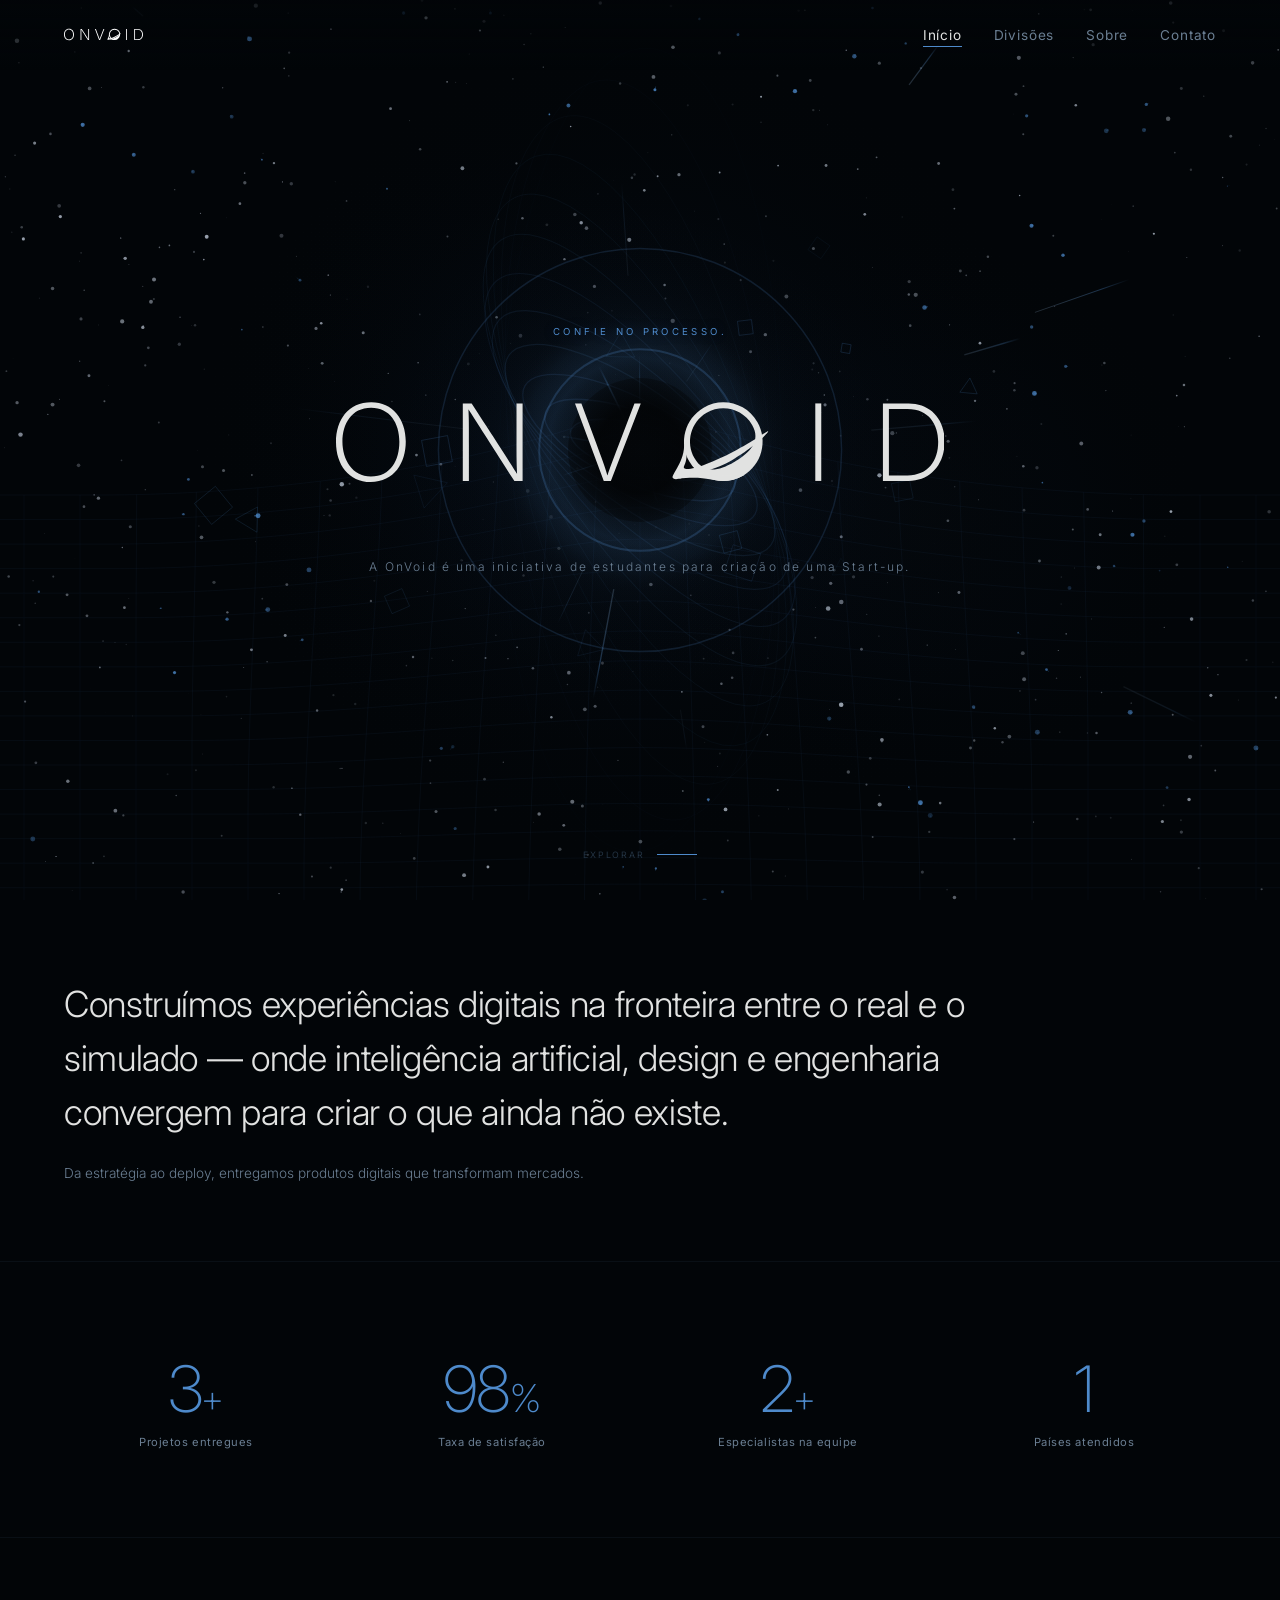
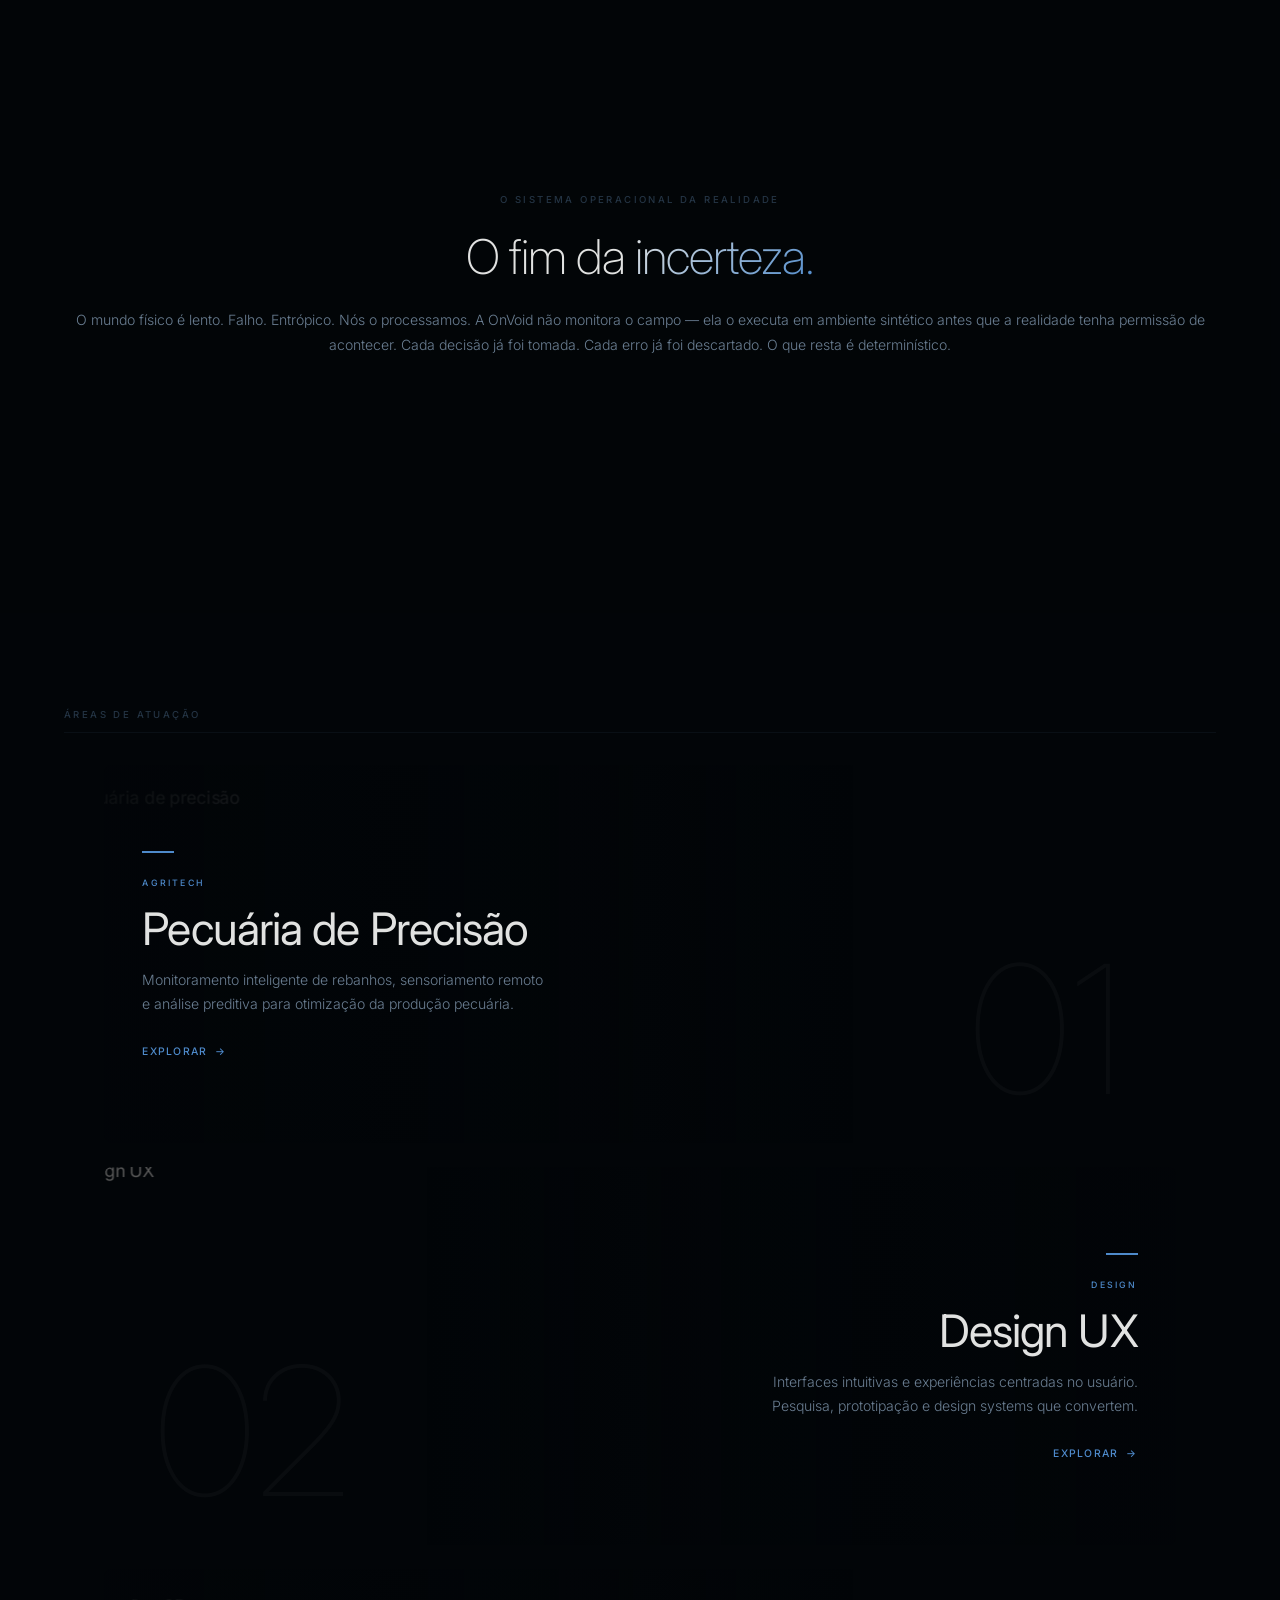
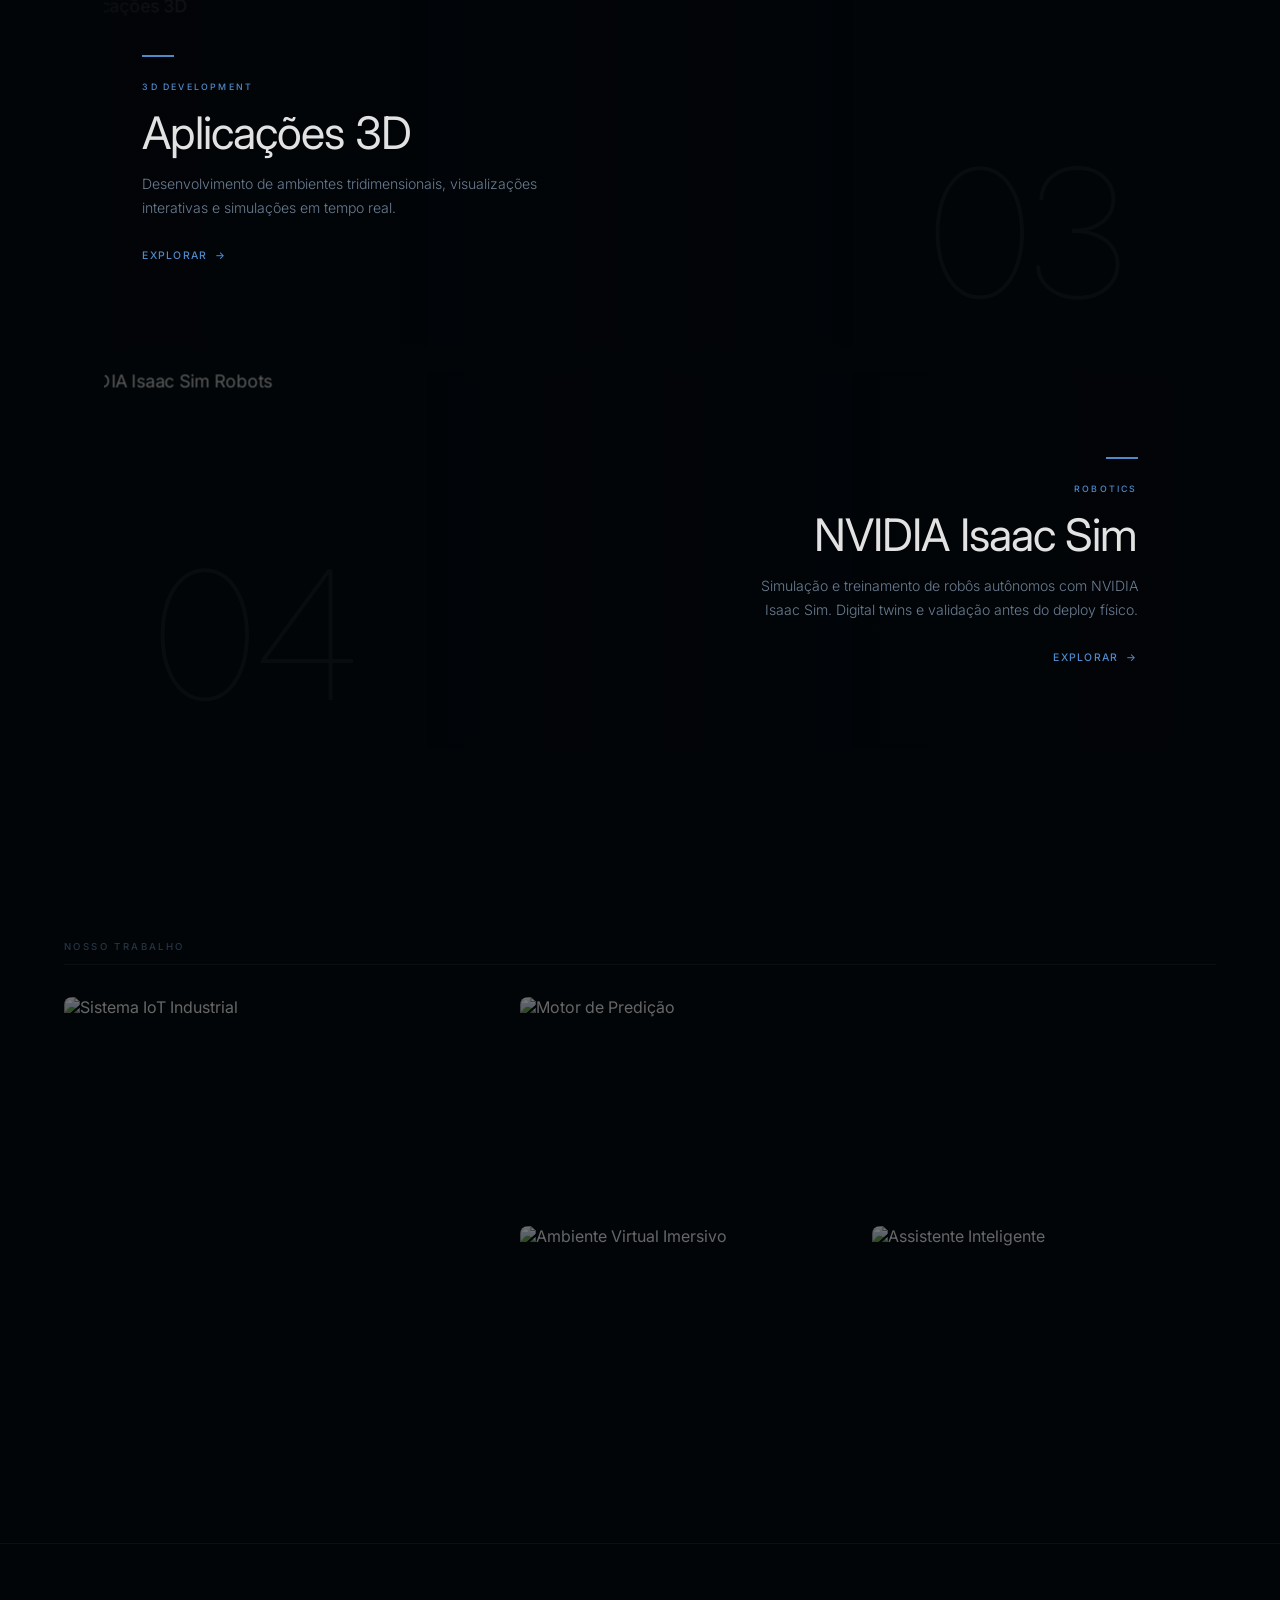
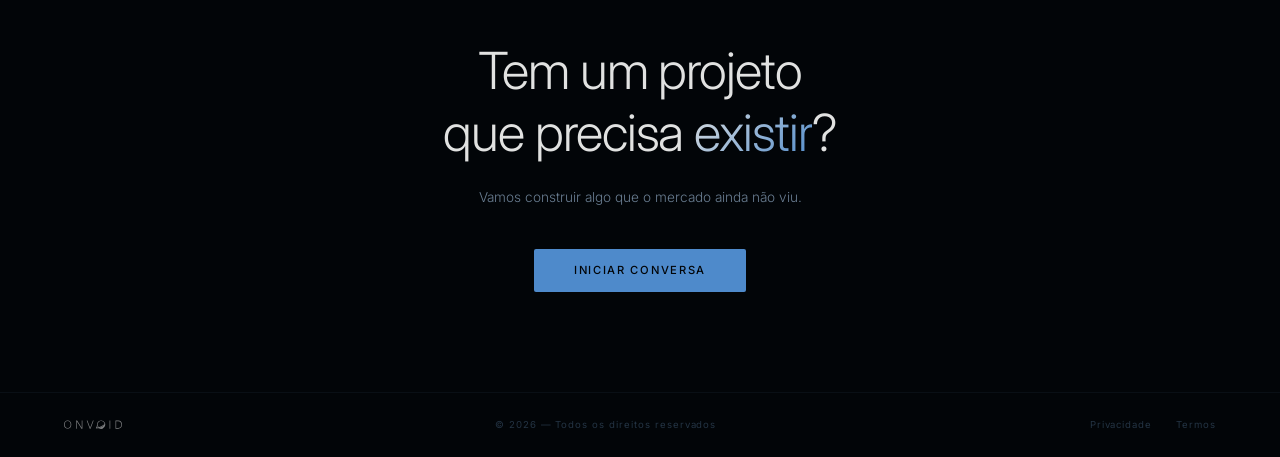
==== commit f71043da: "refactor: remove comentarios do codigo (HTML/CSS/JS)" ====
--- a/index.html
+++ b/index.html
@@ -13,7 +13,6 @@
 </head>
 <body>
 
-  <!-- NAV -->
   <nav class="nav">
     <a href="index.html" class="nav-logo"><img src="midia/Logotipo.svg" alt="ONVOID" class="nav-logo-img"></a>
     <div class="nav-links" id="navLinks">
@@ -25,7 +24,6 @@
     <button class="nav-burger" id="burger" aria-label="Menu"><span></span><span></span></button>
   </nav>
 
-  <!-- MOBILE MENU -->
   <div class="mob-menu" id="mobMenu">
     <a href="index.html">Início</a>
     <a href="divisions.html">Divisões</a>
@@ -33,8 +31,6 @@
     <a href="contact.html">Contato</a>
   </div>
 
-
-  <!-- HERO -->
   <section class="hero-section">
     <div class="hero">
       <canvas id="simCanvas"></canvas>
@@ -43,27 +39,27 @@
           <p class="hero-tag">Confie no processo.</p>
           <h1 class="hero-title">
             <svg class="hero-logo-svg" viewBox="0 0 1095 276.21" fill="currentColor" xmlns="http://www.w3.org/2000/svg" role="img" aria-label="ONVOID">
-              <!-- O -->
+
               <path d="m125.48,130.6c0,38.04-20.31,72.7-63.33,72.7C22.91,203.29,0,171.62,0,131.59S22.11,59.9,63.54,59.9c38.24,0,61.94,30.07,61.94,70.7Zm-113.92.4c0,32.07,17.72,62.34,51.19,62.34,36.05,0,51.18-29.48,51.18-62.54s-17.12-60.94-50.78-60.94c-35.85,0-51.58,29.68-51.58,61.14Z"/>
-              <!-- N -->
+
               <g transform="translate(20,0)">
                 <path d="m208.03,201.3V61.89h15.93c21.71,33.46,72.69,111.33,81.46,126.47h.2c-1.2-20.11-1-40.62-1-63.33v-63.14h10.95v139.41h-14.74c-20.71-32.26-72.5-113.32-82.45-128.65h-.19c1,18.32.79,38.64.79,63.93v64.73h-10.95Z"/>
               </g>
-              <!-- V -->
+
               <g transform="translate(40,0)">
                 <path d="m441.56,201.3l-51.78-139.41h11.55l27.09,72.89c7.77,21.11,16.53,44.42,19.52,56.17h.4c2.99-10.35,12.55-34.86,20.32-55.37l28.08-73.69h11.35l-53.77,139.41h-12.75Z"/>
               </g>
-              <!-- Stylized O -->
+
               <g transform="translate(60,0)">
                 <path d="m672.05,191.79c-33.71,19.56-77.05,8.05-96.61-25.66-19.56-33.71-8.05-77.05,25.66-96.61,33.71-19.56,77.05-8.05,96.61,25.66,19.56,33.71,8.05,77.05-25.66,96.61Zm-65.51-112.91c-28.54,16.56-38.29,53.26-21.73,81.81,16.56,28.54,42.81,23.15,71.36,6.58s48.75-38.12,32.18-66.66c-16.56-28.55-53.26-38.3-81.81-21.73Z"/>
                 <path d="m717.17,112c1.44,1.91-25.21,28.6-62.18,50.1-23.38,13.59-40.4,18.79-74.45,29.18-25.48,7.78-32.63,8.32-34.96,4.31-2.93-5.06,22.34-30.11,20.46-62.58,2.97,7.27,6,18.02,3.7,30.1-1.78,9.35-5.39,12.33-3.78,14.86,5.06,7.97,48.9-8.79,87.6-28.82,40.57-21,62.34-38.8,63.6-37.15Z"/>
                 <path d="m554.79,197.62c25.25-3.46,44.38-1.64,57.34.73,8.02,1.47,15.05,3.29,25.54,2.96,16.02-.5,28.88-6.38,37.32-11.33-13.89,1.25-27.35,1.85-40.39,1.85h0c-19.78-1.04-27.47-5.43-38.81-5.73-1.92-.05-3.84-.01-5.89.17,0,0-2.55.23-5.32.79-3.99.8-15.16,4.55-29.8,10.57Z"/>
               </g>
-              <!-- I -->
+
               <g transform="translate(80,0)">
                 <path d="m792.68,61.89v139.41h-10.75V61.89h10.75Z"/>
               </g>
-              <!-- D -->
+
               <g transform="translate(100,0)">
                 <path d="m883.56,61.89h46.21c38.24,0,64.72,26.69,64.72,68.52s-25.89,70.9-64.92,70.9h-46.01V61.89Zm10.75,129.46h33.67c36.84,0,54.97-25.89,54.97-60.35,0-30.67-16.33-59.15-54.97-59.15h-33.67v119.5Z"/>
               </g>
@@ -79,8 +75,6 @@
     </div>
   </section>
 
-
-  <!-- STATEMENT -->
   <section class="statement">
     <div class="container">
       <p class="statement-text split-text">
@@ -92,8 +86,6 @@
     </div>
   </section>
 
-
-  <!-- METRICS — prova social imediata -->
   <section class="metrics">
     <div class="container">
       <div class="metrics-grid">
@@ -117,8 +109,6 @@
     </div>
   </section>
 
-
-  <!-- O FIM DA INCERTEZA -->
   <section class="void-banner" id="voidSection">
     <div class="void-slideshow" id="voidSlideshow">
       <video class="void-video void-slide active" autoplay muted playsinline></video>
@@ -132,8 +122,6 @@
     </div>
   </section>
 
-
-  <!-- O QUE CONSTRUÍMOS — painéis cinematográficos -->
   <section class="sec">
     <div class="container">
       <span class="sec-label reveal-left">Áreas de atuação</span>
@@ -194,8 +182,6 @@
     </div>
   </section>
 
-
-  <!-- PORTFÓLIO — bento assimétrico -->
   <section class="sec">
     <div class="container">
       <span class="sec-label reveal-left">Nosso trabalho</span>
@@ -233,8 +219,6 @@
     </div>
   </section>
 
-
-  <!-- CTA -->
   <section class="cta">
     <div class="container">
       <div class="cta-inner reveal">
@@ -245,8 +229,6 @@
     </div>
   </section>
 
-
-  <!-- FOOTER -->
   <footer class="footer">
     <div class="container footer-inner">
       <img src="midia/Logotipo.svg" alt="ONVOID" class="footer-logo-img">
--- a/style.css
+++ b/style.css
@@ -1,7 +1,3 @@
-/* ═══════════════════════════════════════════════════════
-   ONVOID — Minimal Futurism
-   ═══════════════════════════════════════════════════════ */
-
 :root {
   --bg:       #020508;
   --surface:  #060D18;
@@ -41,11 +37,6 @@
   padding: 0 clamp(1.5rem, 5vw, 4rem);
 }
 
-
-/* ═══════════════════════════════════════════════════════
-   NAV
-   ═══════════════════════════════════════════════════════ */
-
 .nav {
   position: fixed;
   top: 0;
@@ -151,11 +142,6 @@
 
 .mob-menu a:hover { color: var(--text); }
 
-
-/* ═══════════════════════════════════════════════════════
-   HERO — IMMERSIVE
-   ═══════════════════════════════════════════════════════ */
-
 .hero {
   position: relative;
   height: 100vh;
@@ -256,7 +242,6 @@
   to { opacity: 1; }
 }
 
-/* Scroll indicator */
 .hero-foot {
   position: absolute;
   bottom: 2.5rem;
@@ -291,11 +276,6 @@
   100% { transform: translateX(100%); }
 }
 
-
-/* ═══════════════════════════════════════════════════════
-   PAGE HEADER (inner pages)
-   ═══════════════════════════════════════════════════════ */
-
 .page-header {
   padding-top: clamp(8rem, 16vw, 14rem);
   padding-bottom: clamp(4rem, 8vw, 6rem);
@@ -327,11 +307,6 @@
   max-width: 550px;
   margin-top: 1.5rem;
 }
-
-
-/* ═══════════════════════════════════════════════════════
-   STATEMENT
-   ═══════════════════════════════════════════════════════ */
 
 .statement {
   padding: clamp(3rem, 6vw, 5rem) 0;
@@ -354,11 +329,6 @@
   max-width: 600px;
   margin-top: 1.5rem;
 }
-
-
-/* ═══════════════════════════════════════════════════════
-   CINEMA PANELS — cinematic service showcase
-   ═══════════════════════════════════════════════════════ */
 
 .cinema-panels {
   display: flex;
@@ -380,7 +350,6 @@
   color: inherit;
 }
 
-/* Media — full bleed background */
 .cinema-panel-media {
   position: absolute;
   inset: 0;
@@ -403,7 +372,6 @@
   filter: brightness(0.3) saturate(1);
 }
 
-/* Directional gradient — odd panels: text on left */
 .cinema-panel-grad {
   position: absolute;
   inset: 0;
@@ -412,12 +380,10 @@
   transition: opacity 0.6s var(--ease);
 }
 
-/* Even panels: gradient from right */
 .cinema-panel:nth-child(even) .cinema-panel-grad {
   background: linear-gradient(270deg, rgba(2,5,8,0.88) 0%, rgba(2,5,8,0.55) 40%, transparent 70%);
 }
 
-/* Big background number */
 .cinema-panel-num {
   position: absolute;
   bottom: clamp(1rem, 2vw, 2rem);
@@ -429,12 +395,10 @@
   transition: color 0.6s var(--ease);
 }
 
-/* Odd: number on the right */
 .cinema-panel:nth-child(odd) .cinema-panel-num {
   right: clamp(2rem, 4vw, 5rem);
 }
 
-/* Even: number on the left */
 .cinema-panel:nth-child(even) .cinema-panel-num {
   left: clamp(2rem, 4vw, 5rem);
 }
@@ -443,7 +407,6 @@
   color: rgba(255,255,255,0.06);
 }
 
-/* Content — positioned on alternating sides */
 .cinema-panel-body {
   position: relative;
   display: flex;
@@ -454,12 +417,10 @@
   z-index: 2;
 }
 
-/* Odd panels: text left */
 .cinema-panel:nth-child(odd) .cinema-panel-body {
   margin-right: auto;
 }
 
-/* Even panels: text right */
 .cinema-panel:nth-child(even) .cinema-panel-body {
   margin-left: auto;
   text-align: right;
@@ -473,7 +434,6 @@
   justify-content: flex-end;
 }
 
-/* Decorative accent line */
 .cinema-panel-body::before {
   content: '';
   display: block;
@@ -538,11 +498,6 @@
   transform: translateX(4px);
 }
 
-
-/* ═══════════════════════════════════════════════════════
-   PORTFOLIO BENTO — asymmetric grid
-   ═══════════════════════════════════════════════════════ */
-
 .portfolio-bento {
   display: grid;
   grid-template-columns: 1.3fr 1fr 1fr;
@@ -551,12 +506,10 @@
   min-height: clamp(350px, 45vh, 500px);
 }
 
-/* Hero item — tall, left column */
 .pf-hero {
   grid-row: 1 / -1;
 }
 
-/* Wide item — spans 2 cols top-right */
 .pf-wide {
   grid-column: 2 / -1;
 }
@@ -581,7 +534,6 @@
   filter: brightness(0.22) saturate(1);
 }
 
-/* Accent line — top border reveal */
 .portfolio-item::before {
   content: '';
   position: absolute;
@@ -645,11 +597,6 @@
   margin-top: 0.5rem;
 }
 
-
-/* ═══════════════════════════════════════════════════════
-   WHY — Flowing List (Home)
-   ═══════════════════════════════════════════════════════ */
-
 .why-flow {
   position: relative;
 }
@@ -702,11 +649,6 @@
   max-width: 520px;
 }
 
-
-/* ═══════════════════════════════════════════════════════
-   VOID BANNER — Video Background
-   ═══════════════════════════════════════════════════════ */
-
 .void-banner {
   position: relative;
   overflow: hidden;
@@ -745,7 +687,6 @@
   background: rgba(2, 5, 8, 0.6);
 }
 
-
 .void-content {
   position: relative;
   z-index: 2;
@@ -769,11 +710,6 @@
   max-width: 100%;
   margin: 0 auto;
 }
-
-
-/* ═══════════════════════════════════════════════════════
-   METRICS
-   ═══════════════════════════════════════════════════════ */
 
 .metrics {
   padding: clamp(2.5rem, 5vw, 4rem) 0;
@@ -813,11 +749,6 @@
   letter-spacing: 0.05em;
   margin-top: 0.5rem;
 }
-
-
-/* ═══════════════════════════════════════════════════════
-   SECTIONS — SHARED
-   ═══════════════════════════════════════════════════════ */
 
 .sec {
   padding: clamp(4rem, 8vw, 6rem) 0;
@@ -857,11 +788,6 @@
   margin-bottom: clamp(3rem, 6vw, 4rem);
 }
 
-
-/* ═══════════════════════════════════════════════════════
-   DIVISION SHOWCASE (full-screen sections)
-   ═══════════════════════════════════════════════════════ */
-
 .div-showcase {
   position: relative;
   min-height: 100vh;
@@ -870,7 +796,6 @@
   overflow: hidden;
 }
 
-/* Fade edges — smooth transitions between sections */
 .div-showcase::before,
 .div-showcase::after {
   content: '';
@@ -892,7 +817,6 @@
   background: linear-gradient(to top, #020508, transparent);
 }
 
-/* First showcase connects to page header */
 .div-showcase:first-of-type::before {
   background: linear-gradient(to bottom, var(--bg), #020508);
   height: 160px;
@@ -951,11 +875,6 @@
 .div-showcase .cta-btn {
   pointer-events: auto;
 }
-
-
-/* ═══════════════════════════════════════════════════════
-   DIVISIONS (legacy list style)
-   ═══════════════════════════════════════════════════════ */
 
 .div-intro {
   max-width: 600px;
@@ -1034,7 +953,6 @@
   border: 1px solid rgba(78, 138, 203, 0.1);
 }
 
-/* Deliverables list */
 .div-deliverables {
   list-style: none;
   display: flex;
@@ -1076,15 +994,6 @@
   color: var(--accent);
 }
 
-
-/* ═══════════════════════════════════════════════════════
-   PROCESS (with timeline)
-   ═══════════════════════════════════════════════════════ */
-
-/* ═══════════════════════════════════════════════════════
-   MIND MAP — SVG network visualization
-   ═══════════════════════════════════════════════════════ */
-
 .mindmap {
   max-width: 1100px;
   margin: 0 auto;
@@ -1099,7 +1008,6 @@
   font-family: 'Inter', sans-serif;
 }
 
-/* Main curved branches */
 .mm-branch {
   stroke: rgba(78, 138, 203, 0.3);
   stroke-width: 2;
@@ -1112,7 +1020,6 @@
   stroke-dashoffset: 0;
 }
 
-/* Sub-branch twigs */
 .mm-twig {
   stroke: rgba(78, 138, 203, 0.15);
   stroke-width: 1;
@@ -1125,7 +1032,6 @@
   stroke-dashoffset: 0;
 }
 
-/* Hub — central circle */
 .mm-hub-glow {
   fill: rgba(78, 138, 203, 0.06);
   animation: mmPulse 3.5s ease-in-out infinite;
@@ -1142,19 +1048,16 @@
   stroke-width: 1.5;
 }
 
-/* Node background rects */
 .mm-node-bg {
   fill: rgba(78, 138, 203, 0.08);
   stroke: rgba(78, 138, 203, 0.2);
   stroke-width: 1;
 }
 
-/* Junction & leaf dots */
 .mm-leaf-dot {
   fill: rgba(78, 138, 203, 0.4);
 }
 
-/* Text styles */
 .mm-hub-title {
   fill: var(--text);
   font-size: 15px;
@@ -1197,7 +1100,6 @@
   opacity: 1;
 }
 
-/* Mobile fallback */
 .mindmap-mobile {
   display: none;
 }
@@ -1265,11 +1167,6 @@
   letter-spacing: 0.1em;
   opacity: 0.5;
 }
-
-
-/* ═══════════════════════════════════════════════════════
-   ABOUT
-   ═══════════════════════════════════════════════════════ */
 
 .about-hero {
   margin-bottom: clamp(3rem, 6vw, 5rem);
@@ -1341,11 +1238,6 @@
   line-height: 1.5;
 }
 
-
-/* ═══════════════════════════════════════════════════════
-   MILESTONES
-   ═══════════════════════════════════════════════════════ */
-
 .milestones {
   display: flex;
   flex-direction: column;
@@ -1393,10 +1285,6 @@
   line-height: 1.55;
 }
 
-
-
-
-/* QUOTE */
 .quote {
   padding: clamp(3rem, 6vw, 4rem) 0;
   border-top: 1px solid var(--border);
@@ -1423,11 +1311,6 @@
   color: var(--text-dim);
   letter-spacing: 0.05em;
 }
-
-
-/* ═══════════════════════════════════════════════════════
-   CTA
-   ═══════════════════════════════════════════════════════ */
 
 .cta {
   padding: clamp(4rem, 8vw, 6rem) 0;
@@ -1497,7 +1380,6 @@
   box-shadow: 0 0 30px rgba(78, 138, 203, 0.2);
 }
 
-/* Ensure text is above ::before */
 .cta-btn {
   position: relative;
   z-index: 0;
@@ -1506,11 +1388,6 @@
 .cta-btn::before {
   z-index: -1;
 }
-
-
-/* ═══════════════════════════════════════════════════════
-   CONTACT
-   ═══════════════════════════════════════════════════════ */
 
 .contact-grid {
   display: grid;
@@ -1600,11 +1477,6 @@
 
 .c-socials a:hover { color: var(--accent); }
 .c-socials a:hover::after { width: 100%; }
-
-
-/* ═══════════════════════════════════════════════════════
-   CONTACT FORM
-   ═══════════════════════════════════════════════════════ */
 
 .contact-form {
   display: flex;
@@ -1674,11 +1546,6 @@
   opacity: 1;
 }
 
-
-/* ═══════════════════════════════════════════════════════
-   FAQ
-   ═══════════════════════════════════════════════════════ */
-
 .faq-list {
   display: flex;
   flex-direction: column;
@@ -1741,11 +1608,6 @@
   padding-bottom: 1.25rem;
 }
 
-
-/* ═══════════════════════════════════════════════════════
-   FOOTER
-   ═══════════════════════════════════════════════════════ */
-
 .footer {
   padding: 1.5rem 0;
   border-top: 1px solid var(--border);
@@ -1782,11 +1644,6 @@
 
 .footer-links a:hover { color: var(--text-dim); }
 
-
-/* ═══════════════════════════════════════════════════════
-   NAV SCROLL STATE
-   ═══════════════════════════════════════════════════════ */
-
 .nav.scrolled {
   background: rgba(2, 5, 8, 0.95);
   backdrop-filter: blur(12px);
@@ -1795,11 +1652,6 @@
   padding-bottom: 1rem;
 }
 
-
-/* ═══════════════════════════════════════════════════════
-   SPLIT TEXT — word-by-word reveal
-   ═══════════════════════════════════════════════════════ */
-
 .split-text .word {
   display: inline-block;
   opacity: 0;
@@ -1812,11 +1664,6 @@
   transform: translateY(0);
 }
 
-
-/* ═══════════════════════════════════════════════════════
-   GLOW SEPARATOR
-   ═══════════════════════════════════════════════════════ */
-
 .glow-sep {
   border: none;
   height: 1px;
@@ -1824,11 +1671,6 @@
   margin: 0;
 }
 
-
-/* ═══════════════════════════════════════════════════════
-   GRADIENT TEXT
-   ═══════════════════════════════════════════════════════ */
-
 .grad-text {
   background: linear-gradient(135deg, var(--text) 0%, var(--accent) 100%);
   -webkit-background-clip: text;
@@ -1836,11 +1678,6 @@
   background-clip: text;
 }
 
-
-/* ═══════════════════════════════════════════════════════
-   REVEAL
-   ═══════════════════════════════════════════════════════ */
-
 .reveal {
   opacity: 0;
   transform: translateY(30px);
@@ -1852,7 +1689,6 @@
   transform: translateY(0);
 }
 
-/* Reveal variants */
 .reveal-left {
   opacity: 0;
   transform: translateX(-30px);
@@ -1875,14 +1711,6 @@
   transform: scale(1);
 }
 
-
-/* page-dark class no longer needed — global bg is now #020508 */
-
-
-/* ═══════════════════════════════════════════════════════
-   ABOUT — Open Layout
-   ═══════════════════════════════════════════════════════ */
-
 .about-open {
   position: relative;
 }
@@ -1931,11 +1759,6 @@
   margin-top: 0.3rem;
 }
 
-
-/* ═══════════════════════════════════════════════════════
-   VALUES — Flowing List (no cards)
-   ═══════════════════════════════════════════════════════ */
-
 .values-flow {
   position: relative;
   overflow: hidden;
@@ -1988,11 +1811,6 @@
   max-width: 520px;
 }
 
-
-/* ═══════════════════════════════════════════════════════
-   QUOTES — Flowing Testimonials (no cards)
-   ═══════════════════════════════════════════════════════ */
-
 .quotes-flow {
   position: relative;
 }
@@ -2037,11 +1855,6 @@
   font-weight: 300;
   color: var(--text-dim);
 }
-
-
-/* ═══════════════════════════════════════════════════════
-   TIMELINE
-   ═══════════════════════════════════════════════════════ */
 
 .timeline {
   position: relative;
@@ -2057,7 +1870,6 @@
   background: var(--border);
 }
 
-/* Animated fill — grows as user scrolls */
 .timeline-line::after {
   content: '';
   position: absolute;
@@ -2120,11 +1932,6 @@
   max-width: 480px;
 }
 
-
-/* ═══════════════════════════════════════════════════════
-   CONTACT — Open Layout (no cards)
-   ═══════════════════════════════════════════════════════ */
-
 .contact-open {
   display: grid;
   grid-template-columns: 1.2fr 0.8fr;
@@ -2134,7 +1941,7 @@
 }
 
 .contact-form-area {
-  /* No card container — just the form */
+
 }
 
 .form-label {
@@ -2153,7 +1960,6 @@
   gap: 1rem;
 }
 
-/* Info area — flowing, no cards */
 .contact-info-area {
   position: sticky;
   top: 6rem;
@@ -2203,11 +2009,6 @@
   color: var(--accent);
 }
 
-
-/* ═══════════════════════════════════════════════════════
-   WIDE SCREENS — expand content for large viewports
-   ═══════════════════════════════════════════════════════ */
-
 @media (min-width: 1200px) {
   .container { max-width: 1300px; }
   .cinema-panel { min-height: clamp(300px, 42vh, 420px); }
@@ -2215,11 +2016,6 @@
   .portfolio-bento { min-height: clamp(400px, 50vh, 560px); }
   .statement-text { max-width: 950px; }
 }
-
-
-/* ═══════════════════════════════════════════════════════
-   RESPONSIVE — small screens
-   ═══════════════════════════════════════════════════════ */
 
 @media (max-width: 768px) {
   .nav-links { display: none; }
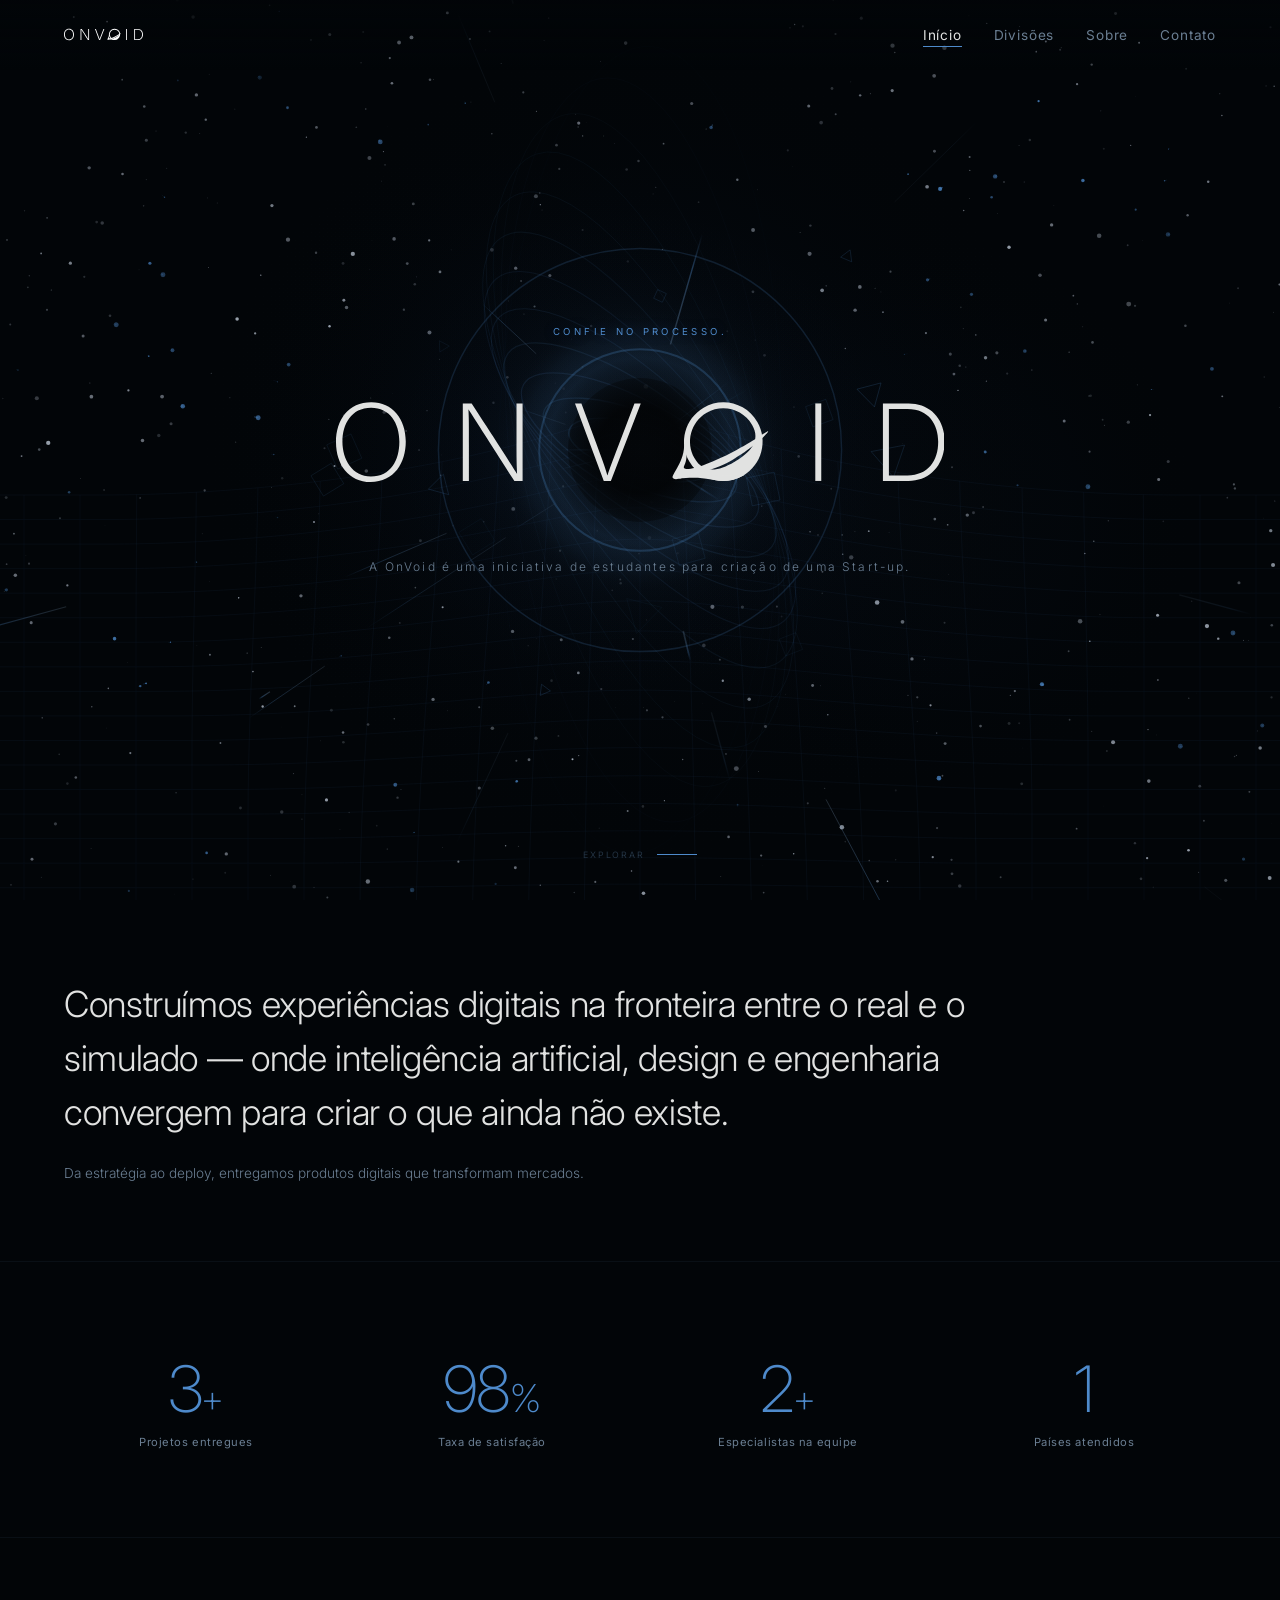
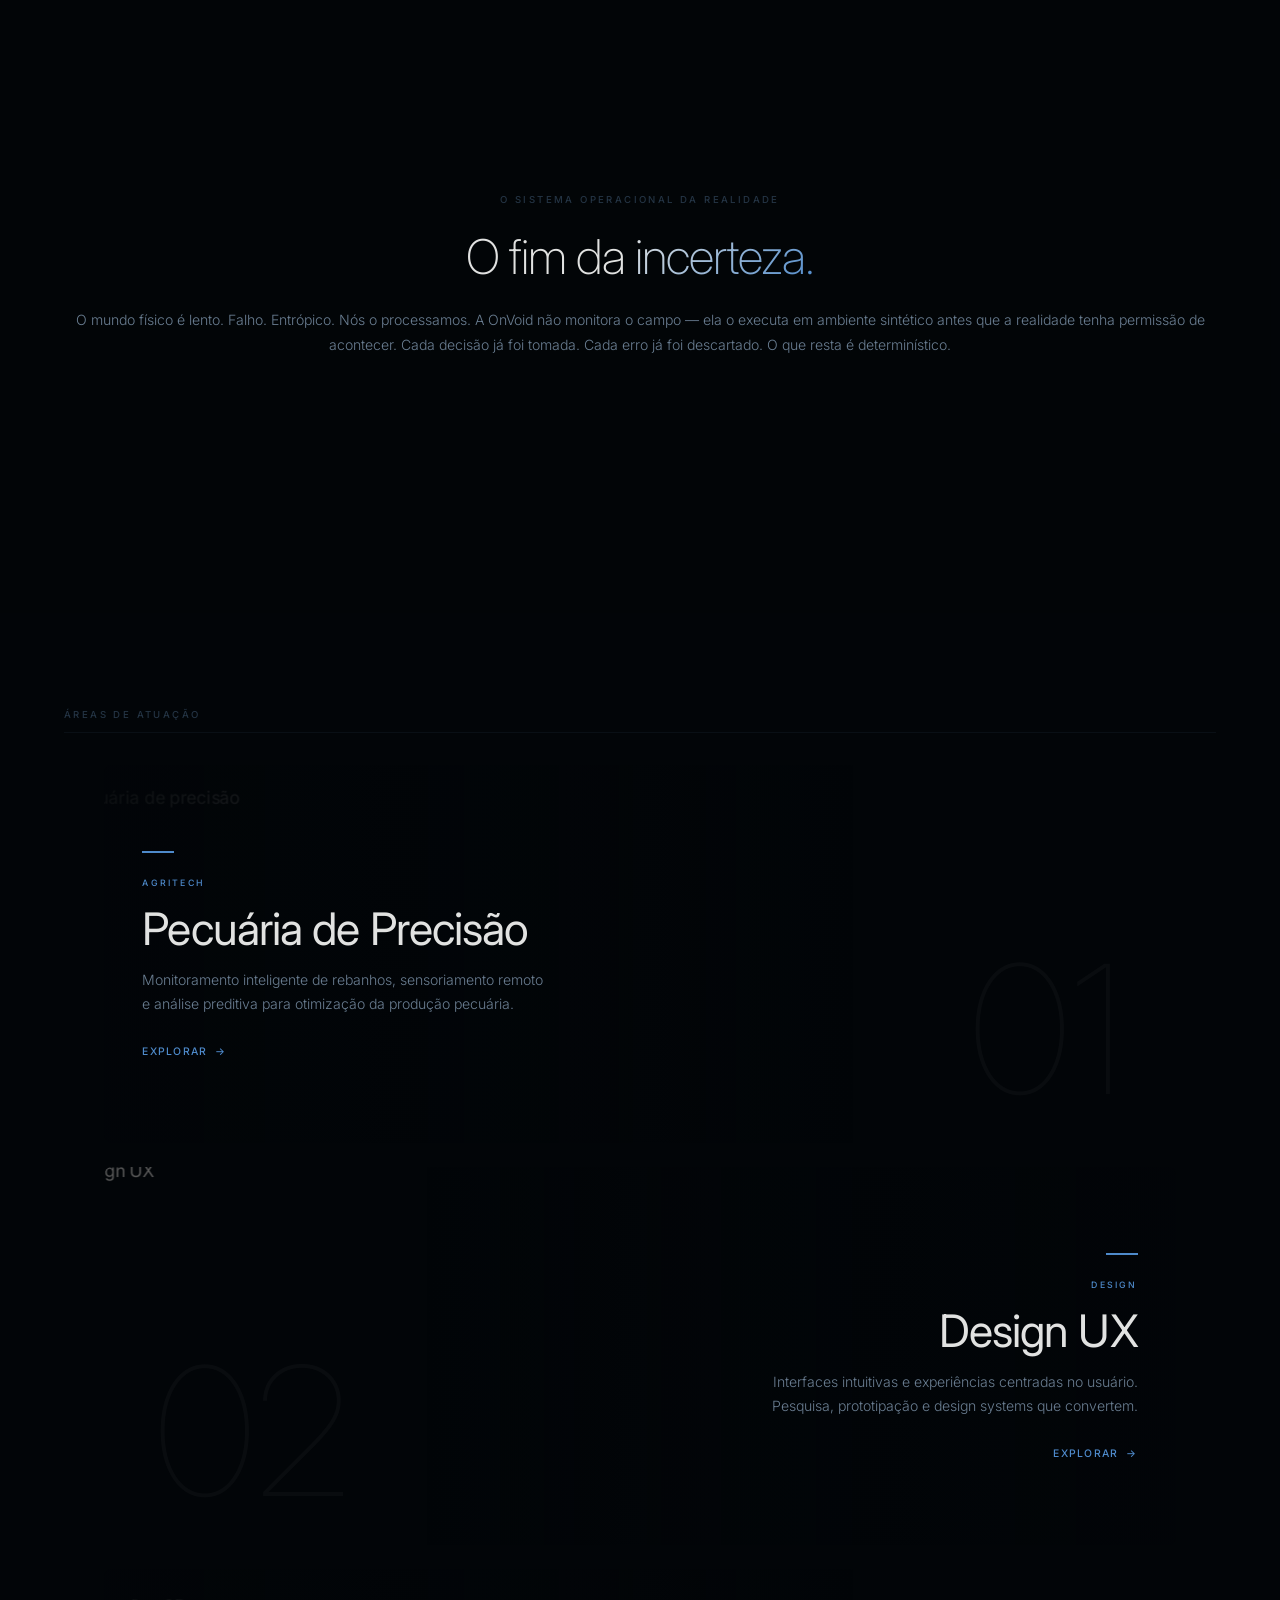
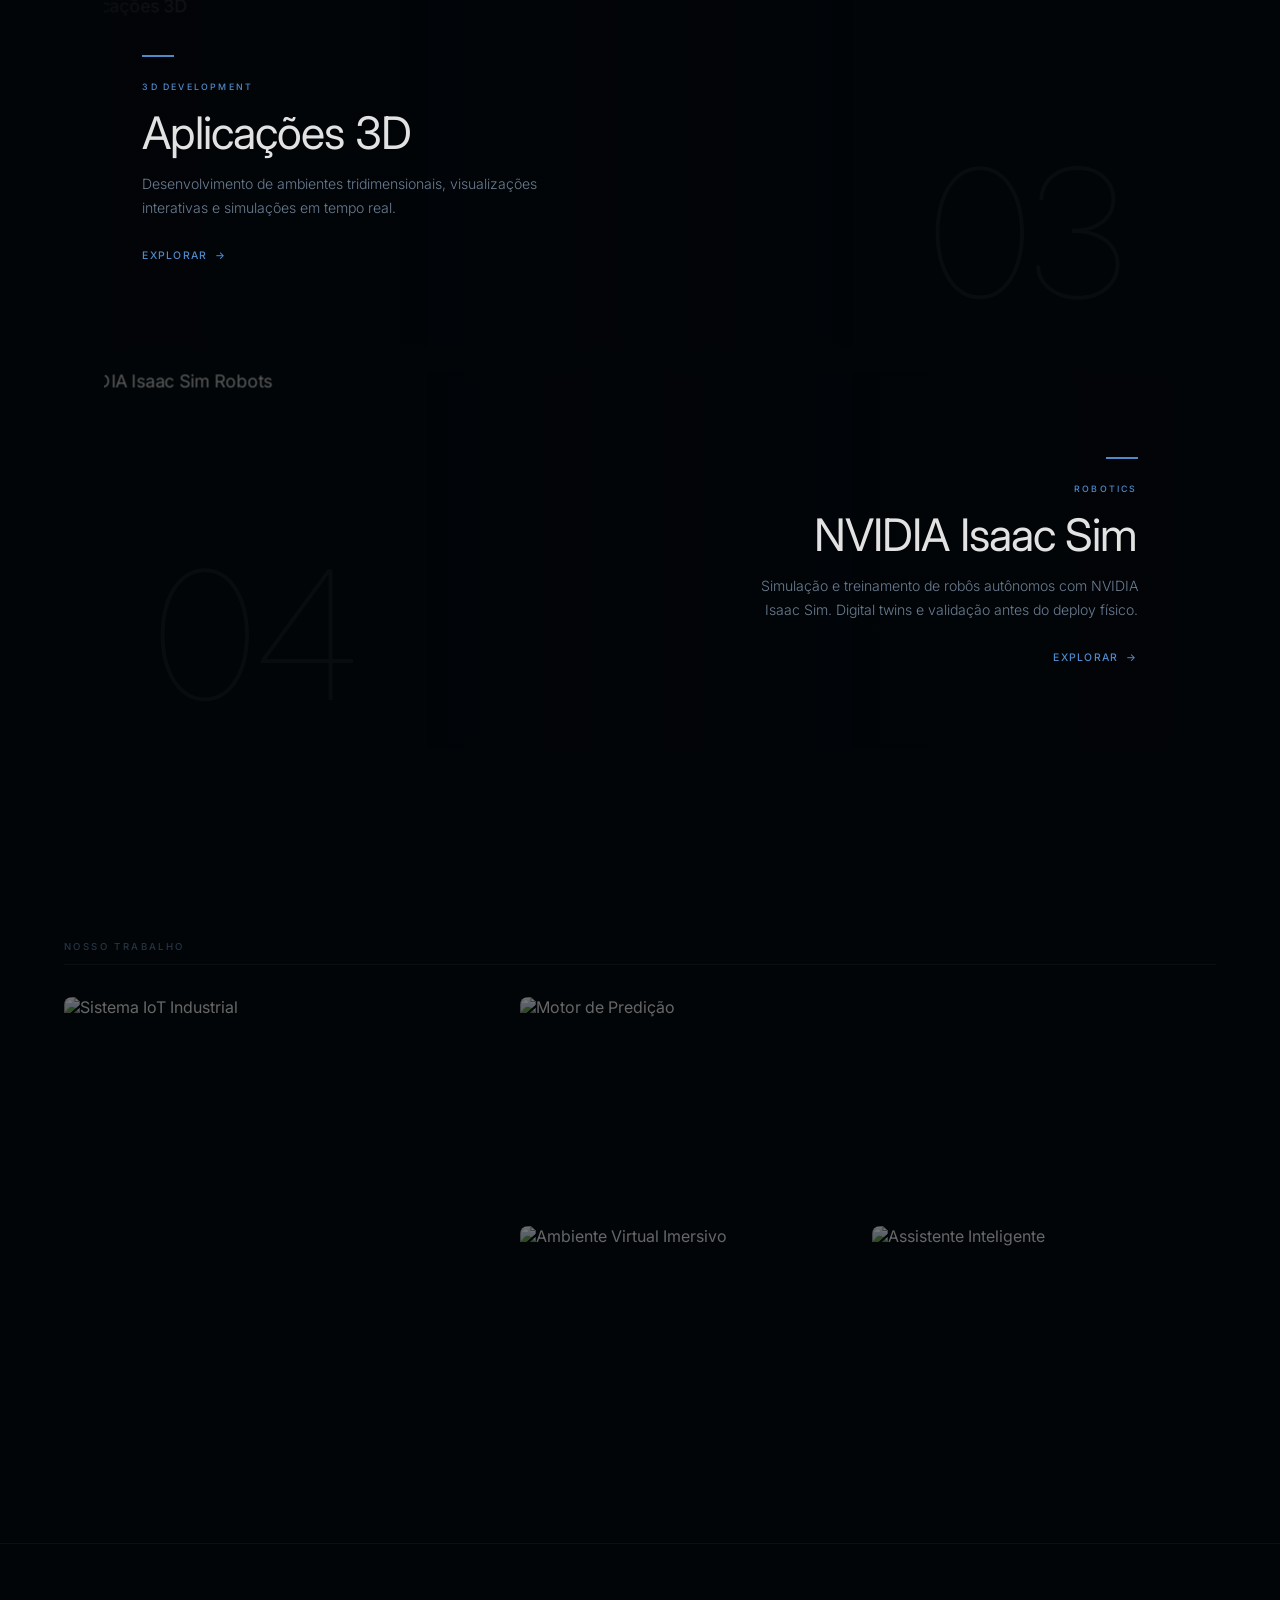
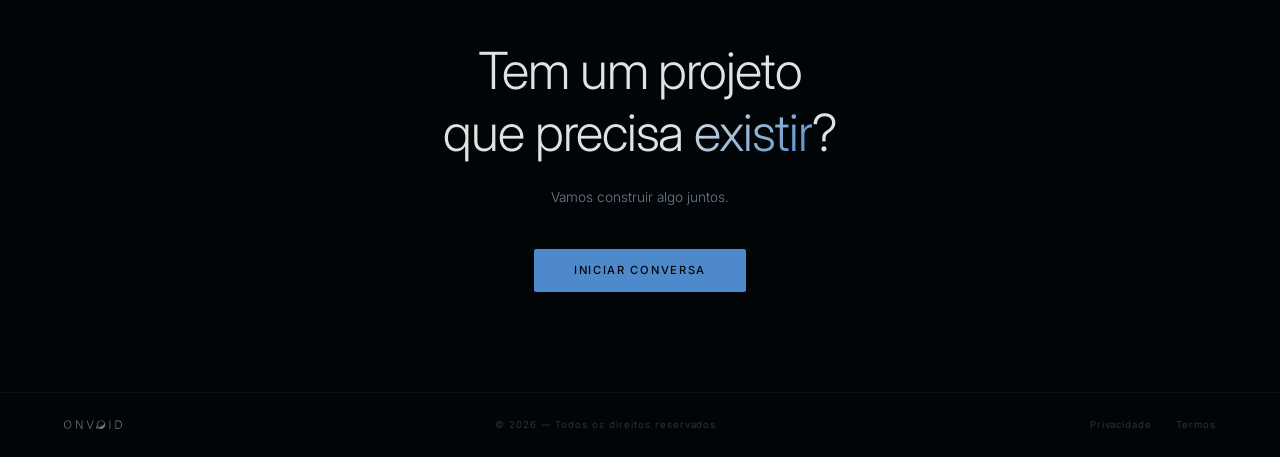
==== commit 6111d171: "Update index.html" ====
--- a/index.html
+++ b/index.html
@@ -223,7 +223,7 @@
     <div class="container">
       <div class="cta-inner reveal">
         <h2 class="cta-title">Tem um projeto<br>que precisa <span class="grad-text">existir</span>?</h2>
-        <p class="cta-desc">Vamos construir algo que o mercado ainda não viu.</p>
+        <p class="cta-desc">Vamos construir algo juntos.</p>
         <a href="contact.html" class="cta-btn magnetic">Iniciar conversa</a>
       </div>
     </div>
